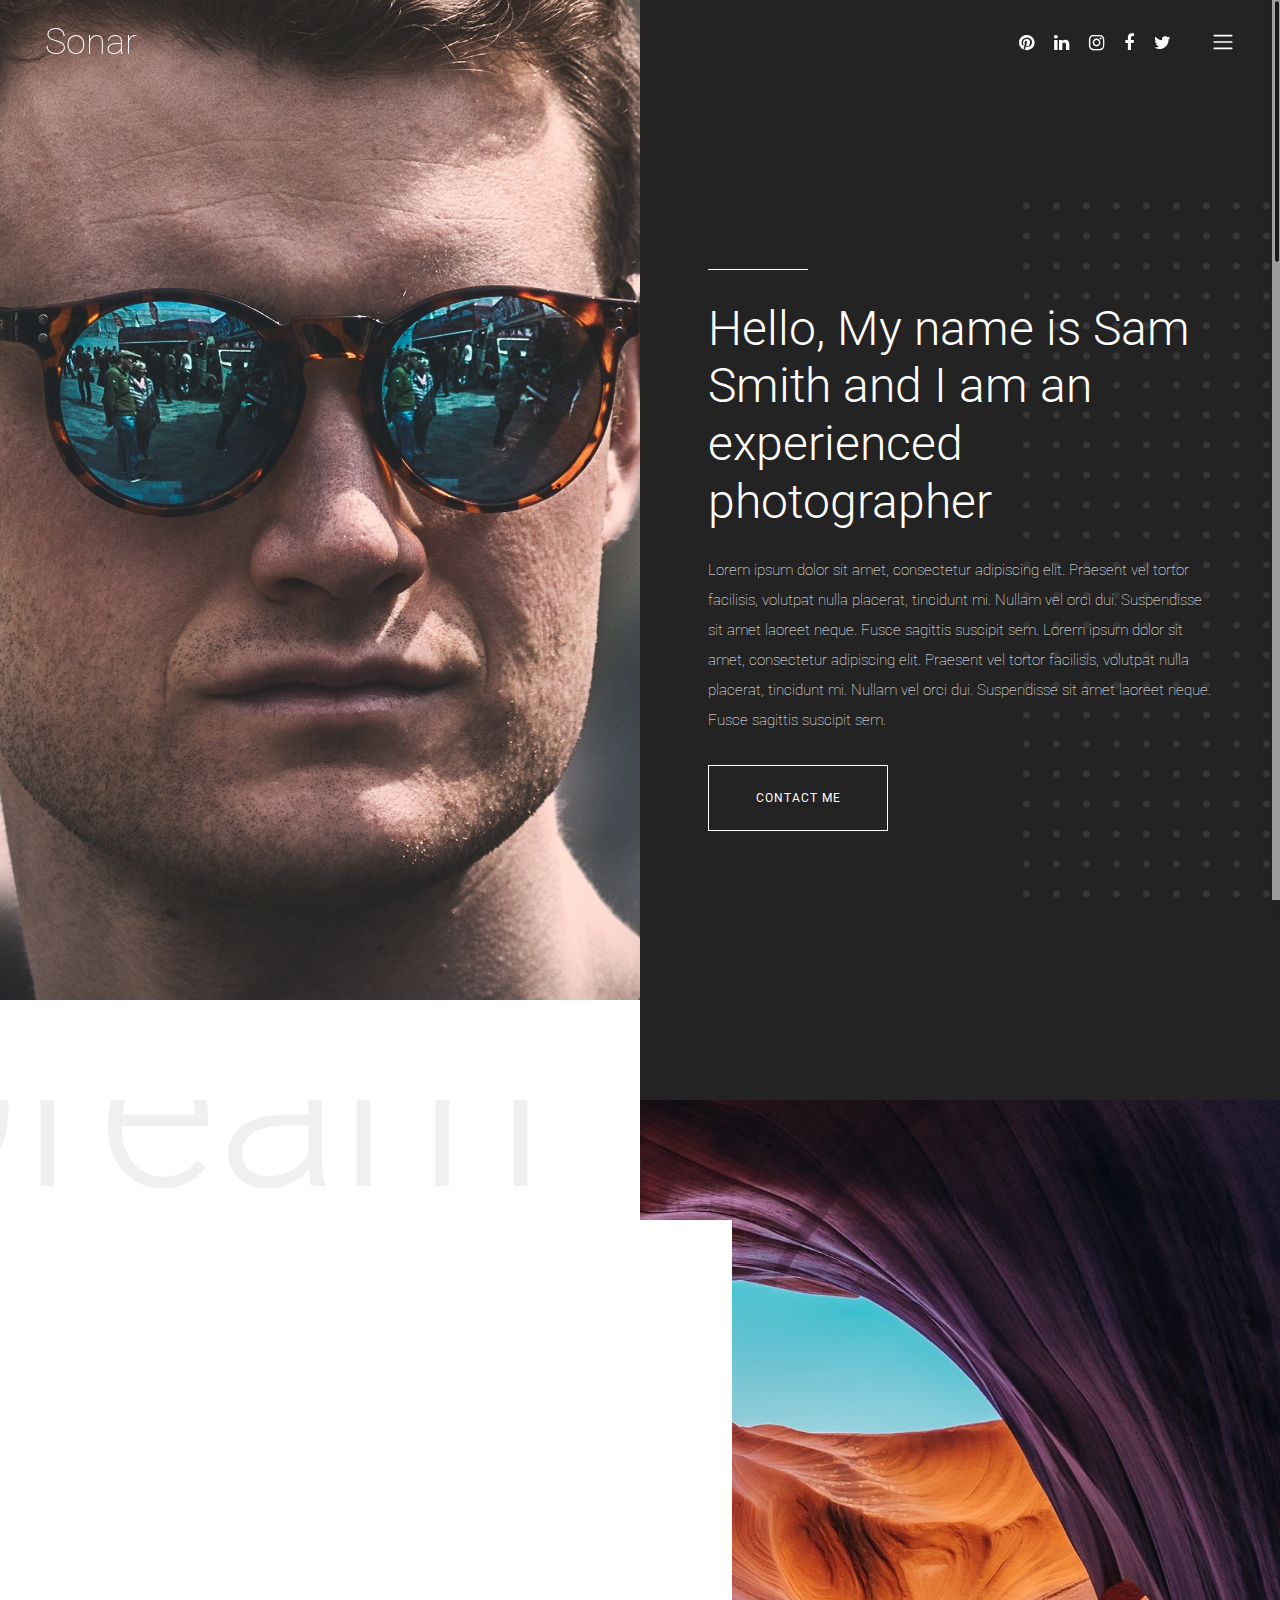
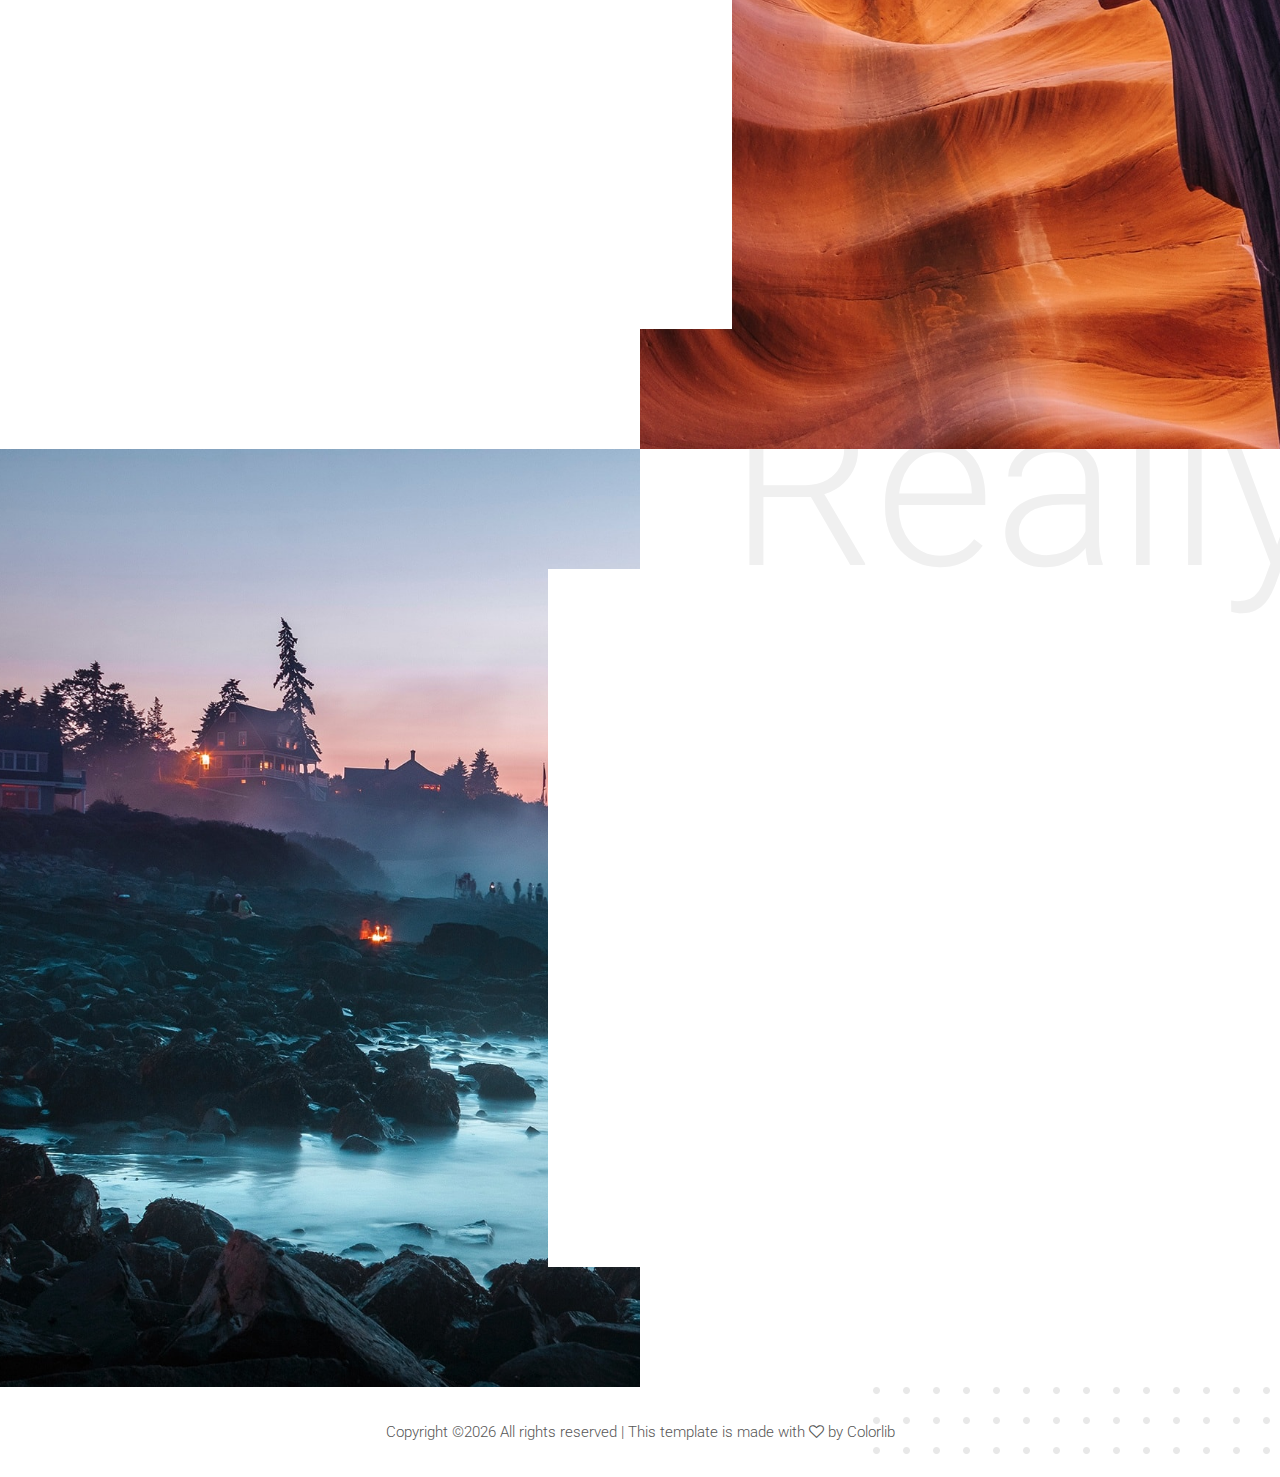
==== about-me.html @ c0d0fa5b "firstcommit" ====
<!DOCTYPE html>
<html lang="en">

<head>
    <meta charset="UTF-8">
    <meta name="description" content="">
    <meta http-equiv="X-UA-Compatible" content="IE=edge">
    <meta name="viewport" content="width=device-width, initial-scale=1, shrink-to-fit=no">
    <!-- The above 4 meta tags *must* come first in the head; any other head content must come *after* these tags -->

    <!-- Title  -->
    <title>Sonar - Photography Template</title>

    <!-- Favicon  -->
    <link rel="icon" href="img/core-img/favicon.ico">

    <!-- Style CSS -->
    <link rel="stylesheet" href="style.css">

</head>

<body>
    <!-- Preloader Start -->
    <div id="preloader">
        <div class="preload-content">
            <div id="sonar-load"></div>
        </div>
    </div>
    <!-- Preloader End -->

    <!-- ***** Main Menu Area Start ***** -->
    <div class="mainMenu d-flex align-items-center justify-content-between">
        <!-- Close Icon -->
        <div class="closeIcon">
            <i class="ti-close" aria-hidden="true"></i>
        </div>
        <!-- Logo Area -->
        <div class="logo-area">
            <a href="index.html">Sonar</a>
        </div>
        <!-- Nav -->
        <div class="sonarNav">
            <nav>
                <ul>
                    <li class="nav-item active">
                        <a class="nav-link" href="index.html">Home</a>
                    </li>
                    <li class="nav-item">
                        <a class="nav-link" href="about-me.html">About Me</a>
                    </li>
                    <li class="nav-item">
                        <a class="nav-link" href="services.html">Services</a>
                    </li>
                    <li class="nav-item">
                        <a class="nav-link" href="portfolio.html">Portfolio</a>
                    </li>
                    <li class="nav-item">
                        <a class="nav-link" href="blog.html">Blog</a>
                    </li>
                    <li class="nav-item">
                        <a class="nav-link" href="contact.html">Contact</a>
                    </li>
                    <li class="nav-item">
                        <a class="nav-link" href="elements.html">Elements</a>
                    </li>
                </ul>
            </nav>
        </div>
        <!-- Copwrite Text -->
        <div class="copywrite-text">
            <p><!-- Link back to Colorlib can't be removed. Template is licensed under CC BY 3.0. -->
Copyright &copy;<script>document.write(new Date().getFullYear());</script> All rights reserved | This template is made with <i class="fa fa-heart-o" aria-hidden="true"></i> by <a href="https://colorlib.com" target="_blank">Colorlib</a>
<!-- Link back to Colorlib can't be removed. Template is licensed under CC BY 3.0. -->
</p>
        </div>
    </div>
    <!-- ***** Main Menu Area End ***** -->

    <!-- ***** Header Area Start ***** -->
    <header class="header-area">
        <div class="container-fluid">
            <div class="row">
                <div class="col-12">
                    <div class="menu-area d-flex justify-content-between">
                        <!-- Logo Area  -->
                        <div class="logo-area">
                            <a href="index.html">Sonar</a>
                        </div>

                        <div class="menu-content-area d-flex align-items-center">
                            <!-- Header Social Area -->
                            <div class="header-social-area d-flex align-items-center">
                                <a href="#" data-toggle="tooltip" data-placement="bottom" title="Pinterest"><i class="fa fa-pinterest" aria-hidden="true"></i></a>
                                <a href="#" data-toggle="tooltip" data-placement="bottom" title="Linkedin"><i class="fa fa-linkedin" aria-hidden="true"></i></a>
                                <a href="#" data-toggle="tooltip" data-placement="bottom" title="Instagram"><i class="fa fa-instagram" aria-hidden="true"></i></a>
                                <a href="#" data-toggle="tooltip" data-placement="bottom" title="Facebook"><i class="fa fa-facebook" aria-hidden="true"></i></a>
                                <a href="#" data-toggle="tooltip" data-placement="bottom" title="Twitter"><i class="fa fa-twitter" aria-hidden="true"></i></a>
                            </div>
                            <!-- Menu Icon -->
                            <span class="navbar-toggler-icon" id="menuIcon"></span>
                        </div>
                    </div>
                </div>
            </div>
        </div>
    </header>
    <!-- ***** Header Area End ***** -->

    <!-- ***** Hero Area Start ***** -->
    <div class="hero-area d-flex align-items-center">
        <!-- Back End Content -->
        <div class="backEnd-content">
            <img class="dots" src="img/core-img/dots.png" alt="">
        </div>

        <!-- Hero Thumbnail -->
        <div class="hero-thumbnail aboutUs equalize bg-img" style="background-image: url(img/bg-img/about.jpg);"></div>
        
        <!-- Hero Content -->
        <div class="hero-content aboutUs equalize">
            <div class="container-fluid h-100">
                <div class="row h-100 align-items-center justify-content-center">
                    <div class="col-12 col-md-10">
                        <div class="line"></div>
                        <h2>Hello, My name is Sam Smith and I am an experienced photographer</h2>
                        <p>Lorem ipsum dolor sit amet, consectetur adipiscing elit. Praesent vel tortor facilisis, volutpat nulla placerat, tincidunt mi. Nullam vel orci dui. Suspendisse sit amet laoreet neque. Fusce sagittis suscipit sem. Lorem ipsum dolor sit amet, consectetur adipiscing elit. Praesent vel tortor facilisis, volutpat nulla placerat, tincidunt mi. Nullam vel orci dui. Suspendisse sit amet laoreet neque. Fusce sagittis suscipit sem.</p>
                        <a href="#" class="btn sonar-btn white-btn">contact me</a>
                    </div>
                </div>
            </div>
        </div>
    </div>
    <!-- ***** Hero Area End ***** -->

    <div class="sonar-about-us-area bg-img" style="background-image: url(img/bg-img/about2.jpg);">
        <!-- Back End Content -->
        <div class="backEnd-content">
            <h2>Dream</h2>
        </div>

        <div class="container-fluid">
            <div class="row">
                <div class="col-12 col-md-10 col-lg-7">
                    <div class="about-us-content bg-white">
                        <div class="section-heading text-left wow fadeInUp" data-wow-delay="300ms">
                            <div class="line"></div>
                            <h2>Look at my qualities</h2>
                        </div>
                        <p class="wow fadeInUp" data-wow-delay="600ms">Lorem ipsum dolor sit amet, consectetur adipiscing elit. Praesent vel tortor facilisis, volutpat nulla placerat, tincidunt mi. Nullam vel orci dui. Suspendisse sit amet laoreet neque. Fusce sagittis suscipit sem. Lorem ipsum dolor sit amet, consectetur adipiscing elit. Praesent vel tortor facilisis, volutpat nulla placerat, tincidunt mi. Nullam vel orci dui. Suspendisse sit amet laoreet neque.</p>
                        <!-- Progress Bar Content Area -->
                        <div class="services-progress-bar mt-50 wow fadeInUp" data-wow-delay="900ms">
                            <!-- Single Progress Bar -->
                            <div class="single_progress_bar">
                                <div id="bar1" class="barfiller">
                                    <div class="tipWrap">
                                        <span class="tip"></span>
                                    </div>
                                    <span class="fill" data-percentage="80"></span>
                                </div>
                                <p>Pacience</p>
                            </div>
                            <!-- Single Progress Bar -->
                            <div class="single_progress_bar">
                                <div id="bar2" class="barfiller">
                                    <div class="tipWrap">
                                        <span class="tip"></span>
                                    </div>
                                    <span class="fill" data-percentage="90"></span>
                                </div>
                                <p>Creativity</p>
                            </div>
                            <!-- Single Progress Bar -->
                            <div class="single_progress_bar">
                                <div id="bar3" class="barfiller">
                                    <div class="tipWrap">
                                        <span class="tip"></span>
                                    </div>
                                    <span class="fill" data-percentage="100"></span>
                                </div>
                                <p>Commited</p>
                            </div>
                        </div>
                    </div>
                </div>
            </div>
        </div>
    </div>

    <div class="sonar-about-us-area second-part bg-img" style="background-image: url(img/bg-img/about3.jpg);">
        <!-- Back End Content -->
        <div class="backEnd-content">
            <h2>Really</h2>
        </div>

        <div class="container-fluid">
            <div class="row justify-content-end">
                <div class="col-12 col-md-10 col-lg-7">
                    <div class="about-us-content bg-white">
                        <div class="section-heading text-left wow fadeInUp" data-wow-delay="300ms">
                            <div class="line"></div>
                        </div>
                        <p class="wow fadeInUp" data-wow-delay="600ms">Consectetur adipiscing elit. Praesent vel tortor facilisis, volutpat nulla placerat, tincidunt mi. Nullam vel orci dui. Suspendisse sit amet laoreet neque. Fusce sagittis suscipit sem. Lorem ipsum dolor sit amet, consectetur adipiscing elit. Praesent vel tortor facilisis, volutpat nulla placerat, tincidunt mi. Nullam vel orci dui. Suspendisse sit amet laoreet neque.</p>
                        <div class="row mt-100 text-center wow fadeInUp" data-wow-delay="900ms">
                            <div class="col-12 col-sm-6 col-md-4">
                                <div class="single-pie-bar" data-percent="90">
                                    <canvas class="bar-circle" width="100" height="100"></canvas>
                                    <p>Landsacpes</p>
                                </div>
                            </div>
                            <div class="col-12 col-sm-6 col-md-4">
                                <div class="single-pie-bar" data-percent="65">
                                    <canvas class="bar-circle" width="100" height="100"></canvas>
                                    <p>Portraits</p>
                                </div>
                            </div>
                            <div class="col-12 col-sm-6 col-md-4">
                                <div class="single-pie-bar" data-percent="25">
                                    <canvas class="bar-circle" width="100" height="100"></canvas>
                                    <p>Studio</p>
                                </div>
                            </div>
                        </div>
                    </div>
                </div>
            </div>
        </div>
    </div>

    <!-- ***** Footer Area Start ***** -->
    <footer class="footer-area">
        <!-- back end content -->
        <div class="backEnd-content">
            <img class="dots" src="img/core-img/dots.png" alt="">
        </div>

        <div class="container">
            <div class="row">
                <div class="col-12">
                    <!-- Copywrite Text -->
                    <div class="copywrite-text">
                        <p><!-- Link back to Colorlib can't be removed. Template is licensed under CC BY 3.0. -->
Copyright &copy;<script>document.write(new Date().getFullYear());</script> All rights reserved | This template is made with <i class="fa fa-heart-o" aria-hidden="true"></i> by <a href="https://colorlib.com" target="_blank">Colorlib</a>
<!-- Link back to Colorlib can't be removed. Template is licensed under CC BY 3.0. -->
</p>
                    </div>
                </div>
            </div>
        </div>
    </footer>
    <!-- ***** Footer Area End ***** -->

    <!-- jQuery (Necessary for All JavaScript Plugins) -->
    <script src="js/jquery/jquery-2.2.4.min.js"></script>
    <!-- Popper js -->
    <script src="js/popper.min.js"></script>
    <!-- Bootstrap js -->
    <script src="js/bootstrap.min.js"></script>
    <!-- Plugins js -->
    <script src="js/plugins.js"></script>
    <!-- Active js -->
    <script src="js/active.js"></script>

</body>

</html>
---- style.css ----
/* [ -- Master Stylesheet -- ] */
/* ----------------------------------------------------------
:: Template Name: Sonar - Photography Template
:: Author: Colorlib
:: Author URL: https://colorlib.com
:: Version: 1.0
:: Created: March 09, 2018
:: Last Updated: March 09, 2018
---------------------------------------------------------- */
/* Variables */
/* mixin */
/* :: Import Fonts */
@import url("https://fonts.googleapis.com/css?family=Roboto:100,300,400,500,700");
/* :: Import All CSS */
@import url(css/bootstrap.min.css);
@import url(css/animate.css);
@import url(css/owl.carousel.css);
@import url(css/magnific-popup.css);
@import url(css/font-awesome.min.css);
@import url(css/themify-icons.css);
/* :: Base CSS */
* {
  margin: 0;
  padding: 0; }

body {
  font-family: "Roboto", sans-serif; }

h1,
h2,
h3,
h4,
h5,
h6 {
  color: #2f2f2f;
  font-weight: 300; }

p {
  color: #565656;
  font-size: 15px;
  line-height: 2;
  font-weight: 100; }

a {
  -webkit-transition-duration: 500ms;
  transition-duration: 500ms;
  text-decoration: none;
  outline: none;
  font-size: 14px;
  font-weight: 700; }
  a:hover, a:focus {
    -webkit-transition-duration: 500ms;
    transition-duration: 500ms;
    text-decoration: none;
    outline: none;
    font-size: 12px;
    font-weight: 400; }

#preloader {
  display: -webkit-box;
  display: -ms-flexbox;
  display: flex;
  -webkit-box-align: center;
  -ms-flex-align: center;
  -ms-grid-row-align: center;
  align-items: center;
  -webkit-box-pack: center;
  -ms-flex-pack: center;
  justify-content: center;
  background-color: #232323;
  position: fixed;
  width: 100%;
  height: 100%;
  z-index: 1000000; }

#sonar-load {
  width: 70px;
  height: 70px;
  border-radius: 50%;
  border: 3px;
  border-style: solid;
  border-color: transparent;
  border-top-color: #f8f5f5;
  -webkit-animation: sonar 2400ms linear infinite;
  animation: sonar 2400ms linear infinite;
  z-index: 999; }
  #sonar-load:before {
    content: "";
    position: absolute;
    top: 7.5px;
    left: 7.5px;
    right: 7.5px;
    bottom: 7.5px;
    border-radius: 50%;
    border: 3px;
    border-style: solid;
    border-color: transparent;
    border-top-color: #f8f5f5;
    -webkit-animation: sonar 2700ms linear infinite;
    animation: sonar 2700ms linear infinite; }
  #sonar-load:after {
    content: "";
    position: absolute;
    top: 20px;
    left: 20px;
    right: 20px;
    bottom: 20px;
    border-radius: 50%;
    border: 3px;
    border-style: solid;
    border-color: transparent;
    border-top-color: #f8f5f5;
    -webkit-animation: sonar 1800ms linear infinite;
    animation: sonar 1800ms linear infinite; }

@-webkit-keyframes sonar {
  0% {
    -webkit-transform: rotate(0deg);
    transform: rotate(0deg); }
  100% {
    -webkit-transform: rotate(360deg);
    transform: rotate(360deg); } }
@keyframes sonar {
  0% {
    -webkit-transform: rotate(0deg);
    transform: rotate(0deg); }
  100% {
    -webkit-transform: rotate(360deg);
    transform: rotate(360deg); } }
ul,
ol {
  margin: 0; }
  ul li,
  ol li {
    list-style: none; }

img {
  height: auto;
  max-width: 100%; }

.sonar-table {
  display: table;
  z-index: 9;
  position: absolute;
  width: 100%;
  height: 100%;
  margin: 0; }

.sonar-table-cell {
  display: table-cell;
  vertical-align: middle; }

.mt-15 {
  margin-top: 15px; }

.mt-30 {
  margin-top: 30px; }

.mt-50 {
  margin-top: 50px; }

.mt-70 {
  margin-top: 70px; }

.mt-100 {
  margin-top: 100px; }

.mb-15 {
  margin-bottom: 15px; }

.mb-30 {
  margin-bottom: 30px; }

.mb-50 {
  margin-bottom: 50px; }

.ml-15 {
  margin-left: 15px; }

.ml-30 {
  margin-left: 30px; }

.mr-15 {
  margin-right: 15px; }

.mr-30 {
  margin-right: 30px; }

.mb-70 {
  margin-bottom: 70px; }

.mb-100 {
  margin-bottom: 100px; }

.mt-230 {
  margin-top: 230px; }
  @media only screen and (max-width: 767px) {
    .mt-230 {
      margin-top: 100px; } }

.bg-img {
  background-position: center center;
  background-size: cover;
  background-repeat: no-repeat; }

.bg-transparent {
  background-color: transparent; }

.font-bold {
  font-weight: 700; }

.font-light {
  font-weight: 300; }

.height-500 {
  height: 500px !important; }

.height-600 {
  height: 600px !important; }

.height-700 {
  height: 700px !important; }

.height-800 {
  height: 800px !important; }

.mfp-wrap {
  z-index: 100000; }

.mfp-image-holder .mfp-close,
.mfp-iframe-holder .mfp-close {
  color: #ffffff;
  right: -30px;
  padding-right: 0;
  width: 30px;
  height: 30px;
  line-height: 25px;
  text-align: center;
  border: 2px solid #ffffff;
  border-radius: 50%;
  top: 10px; }

#scrollUp {
  background-color: #232323;
  border-radius: 50%;
  bottom: 60px;
  right: 60px;
  box-shadow: 0 2px 6px 0 rgba(0, 0, 0, 0.3);
  color: #ffffff;
  font-size: 30px;
  height: 70px;
  text-align: center;
  width: 70px;
  line-height: 66px;
  -webkit-transition-duration: 500ms;
  transition-duration: 500ms; }
  #scrollUp:hover {
    background-color: #192a56; }
  @media only screen and (min-width: 768px) and (max-width: 991px) {
    #scrollUp {
      bottom: 30px;
      right: 30px;
      height: 50px;
      width: 50px;
      line-height: 46px; } }
  @media only screen and (max-width: 767px) {
    #scrollUp {
      bottom: 30px;
      right: 30px;
      height: 50px;
      width: 50px;
      line-height: 46px; } }

.section-padding-100 {
  padding: 100px 0; }

.section-padding-50 {
  padding: 50px 0; }

.section-padding-50-0 {
  padding: 50px 0 0 0; }

.section-padding-100-70 {
  padding: 100px 0 70px; }

.section-padding-100-50 {
  padding: 100px 0 50px; }

.section-padding-100-0 {
  padding: 100px 0 0; }

.section-padding-0-100 {
  padding: 0 0 100px; }

.section-padding-100-20 {
  padding: 100px 0 20px 0; }

.bg-gray {
  background-color: #f8f5f5; }

.nicescroll-rails {
  z-index: 999999 !important; }

.section-heading {
  text-align: center;
  margin-bottom: 80px;
  position: relative;
  z-index: 1; }
  .section-heading .line {
    width: 100px;
    height: 1px;
    background-color: #232323;
    margin-bottom: 30px;
    display: block; }
  .section-heading h2 {
    font-size: 48px;
    margin-bottom: 0;
    font-weight: 100;
    line-height: 1.5; }
    .section-heading h2 span {
      font-weight: 400; }
    @media only screen and (min-width: 768px) and (max-width: 991px) {
      .section-heading h2 {
        font-size: 36px; } }
    @media only screen and (max-width: 767px) {
      .section-heading h2 {
        font-size: 30px; } }

.sonar-btn {
  position: relative;
  z-index: 1;
  min-width: 180px;
  height: 66px;
  border: 1px solid;
  border-color: #2f2f2f;
  text-transform: uppercase;
  color: #2f2f2f;
  font-size: 12px;
  letter-spacing: 1px;
  border-radius: 0;
  line-height: 64px;
  padding: 0;
  background-color: #ffffff; }
  .sonar-btn:hover, .sonar-btn:focus {
    background-color: #2f2f2f;
    font-size: 12px;
    color: #ffffff; }
  .sonar-btn.white-btn {
    border-color: #ffffff;
    color: #ffffff;
    background-color: transparent; }
    .sonar-btn.white-btn:hover, .sonar-btn.white-btn:focus {
      background-color: #ffffff;
      color: #2f2f2f; }
  .sonar-btn.btn-2 {
    background-color: #2f2f2f;
    font-size: 12px;
    color: #ffffff; }
  .sonar-btn.btn-3 {
    background-color: #232323;
    color: #ffffff; }
    .sonar-btn.btn-3::before {
      position: absolute;
      width: 100%;
      height: 100%;
      background-color: transparent;
      border: 1px solid;
      border-color: #232323;
      right: -6px;
      bottom: -6px;
      content: '';
      z-index: -100; }
    .sonar-btn.btn-3:hover, .sonar-btn.btn-3:focus {
      background-color: #232323;
      color: #ffffff; }

.bg-overlay {
  position: relative;
  z-index: 1; }
  .bg-overlay::after {
    position: absolute;
    z-index: -1;
    top: 0;
    left: 0;
    width: 100%;
    height: 100%;
    background-color: #2f2f2f;
    opacity: 0.85;
    content: ''; }

.bg-overlay-black {
  position: relative;
  z-index: 1; }
  .bg-overlay-black::after {
    position: absolute;
    z-index: 1;
    top: 0;
    left: 0;
    width: 100%;
    height: 100%;
    background-color: #000;
    opacity: 0.85;
    content: ''; }

.bg-overlay-white {
  position: relative;
  z-index: 1; }
  .bg-overlay-white::after {
    position: absolute;
    z-index: -2;
    top: 0;
    left: 0;
    width: 100%;
    height: 100%;
    background-color: rgba(230, 241, 255, 0.5);
    content: ''; }

.slide-background-overlay {
  position: relative;
  z-index: 1;
  bottom: 0;
  left: 0;
  width: 100%;
  height: 60%; }
  .slide-background-overlay::after {
    content: '';
    position: absolute;
    height: 60%;
    width: 100%;
    z-index: -1;
    bottom: 0;
    left: 0;
    background: rgba(0, 0, 0, 0.9);
    background: -webkit-linear-gradient(bottom, rgba(0, 0, 0, 0.9) 0%, rgba(0, 0, 0, 0.1) 90%, rgba(0, 0, 0, 0) 100%);
    background: linear-gradient(to top, rgba(0, 0, 0, 0.9) 0%, rgba(0, 0, 0, 0.1) 90%, rgba(0, 0, 0, 0) 100%); }

.grids {
  position: fixed;
  width: 100%;
  height: 100%;
  z-index: -1; }
  .grids div {
    width: 1px;
    height: 100%;
    background-color: #e0e3e4; }
    .grids div:nth-child(5) {
      background-color: #bababa; }
    .grids div:first-child, .grids div:last-child {
      background-color: transparent; }

/* :: Header Area CSS */
.header-area {
  position: fixed;
  z-index: 995;
  top: 0;
  left: 0;
  width: 100%;
  height: auto;
  -webkit-transition-duration: 500ms;
  transition-duration: 500ms;
  background-color: transparent;
  padding: 15px 30px; }
  .header-area .logo-area a {
    color: #ffffff;
    font-size: 36px;
    font-weight: 100; }
    @media only screen and (max-width: 767px) {
      .header-area .logo-area a {
        font-size: 24px; } }
  .header-area .menu-content-area .header-social-area {
    margin-right: 30px; }
    .header-area .menu-content-area .header-social-area a {
      font-size: 18px;
      padding: 0 10px;
      color: #ffffff; }
      @media only screen and (max-width: 767px) {
        .header-area .menu-content-area .header-social-area a {
          padding: 0 5px;
          font-size: 14px; } }
    @media only screen and (max-width: 767px) {
      .header-area .menu-content-area .header-social-area {
        margin-right: 15px; } }
  .header-area.sticky {
    background-color: #232323; }
  @media only screen and (max-width: 767px) {
    .header-area {
      padding: 10px 0; } }

.navbar-toggler-icon {
  background-image: url("data:image/svg+xml;charset=utf8,%3Csvg viewBox='0 0 30 30' xmlns='http://www.w3.org/2000/svg'%3E%3Cpath stroke='rgba(255, 255, 255, 1)' stroke-width='2' stroke-linecap='round' stroke-miterlimit='10' d='M4 7h22M4 15h22M4 23h22'/%3E%3C/svg%3E");
  cursor: pointer; }

.mainMenu {
  position: fixed;
  width: 480px;
  height: 100%;
  top: 0;
  right: -500px;
  background-color: #232323;
  z-index: 99999;
  text-align: center;
  -webkit-box-orient: vertical;
  -webkit-box-direction: normal;
  -ms-flex-direction: column;
  flex-direction: column;
  padding: 50px 15px;
  -webkit-transition-duration: 800ms;
  transition-duration: 800ms;
  box-shadow: 0 0 40px rgba(0, 0, 0, 0.2); }
  .mainMenu .closeIcon {
    position: absolute;
    right: 50px;
    top: 50px;
    z-index: 9;
    color: #ffffff;
    font-size: 20px;
    cursor: pointer;
    -webkit-transition-duration: 750ms;
    transition-duration: 750ms; }
    .mainMenu .closeIcon:hover {
      -webkit-transform: rotate(180deg);
      transform: rotate(180deg); }
    @media only screen and (max-width: 767px) {
      .mainMenu .closeIcon {
        right: 30px;
        top: 30px; } }
  .mainMenu .logo-area a {
    color: #ffffff;
    font-size: 30px;
    display: block;
    font-weight: 100; }
    @media only screen and (max-width: 767px) {
      .mainMenu .logo-area a {
        font-size: 24px; } }
  .mainMenu .copywrite-text p {
    margin-bottom: 0;
    color: #ffffff; }
    @media only screen and (max-width: 767px) {
      .mainMenu .copywrite-text p {
        font-size: 14px; } }
  .mainMenu .copywrite-text a {
    font-weight: 100;
    color: #ffffff; }
    .mainMenu .copywrite-text a:hover, .mainMenu .copywrite-text a:focus {
      font-size: 14px; }
  .mainMenu .nav-link {
    color: #ffffff;
    font-size: 18px;
    position: relative;
    z-index: 1;
    font-weight: 300;
    padding: 12px 15px; }
    @media only screen and (max-width: 767px) {
      .mainMenu .nav-link {
        font-size: 14px;
        padding: 10px; } }
    .mainMenu .nav-link::after {
      content: '';
      bottom: 0;
      width: 30px;
      height: 1px;
      background-color: rgba(255, 255, 255, 0.5);
      left: 50%;
      -webkit-transform: translateX(-50%);
      transform: translateX(-50%);
      position: absolute;
      z-index: 5;
      -webkit-transition-duration: 500ms;
      transition-duration: 500ms; }
    .mainMenu .nav-link:hover::after, .mainMenu .nav-link:focus::after {
      width: 70px;
      background-color: white; }
  @media only screen and (min-width: 992px) and (max-width: 1199px) {
    .mainMenu {
      padding: 30px 15px; } }
  @media only screen and (min-width: 768px) and (max-width: 991px) {
    .mainMenu {
      padding: 30px 15px; } }
  @media only screen and (max-width: 767px) {
    .mainMenu {
      padding: 15px;
      width: 300px; } }

/* :: Menu Open CSS */
.menu-open .mainMenu {
  right: 0; }

/* :: Hero Slides Area CSS */
.hero-slides .single-hero-slide {
  height: 950px;
  position: relative;
  z-index: 1;
  padding: 0 40px 100px;
  -webkit-transition-duration: 800ms;
  transition-duration: 800ms;
  overflow: visible;
  cursor: pointer; }
  .hero-slides .single-hero-slide .hero-slides-content {
    position: relative;
    z-index: 1;
    -webkit-transform: translateY(75%);
    transform: translateY(75%);
    -webkit-transition-duration: 800ms;
    transition-duration: 800ms;
    bottom: 0; }
    .hero-slides .single-hero-slide .hero-slides-content .line {
      width: 100px;
      height: 1px;
      background-color: #ffffff;
      margin-bottom: 30px;
      display: block; }
    .hero-slides .single-hero-slide .hero-slides-content h2 {
      color: #ffffff;
      font-weight: 100; }
    .hero-slides .single-hero-slide .hero-slides-content p {
      color: #ffffff;
      margin-bottom: 0;
      -webkit-transition-duration: 500ms;
      transition-duration: 500ms;
      margin-top: 140px; }
  .hero-slides .single-hero-slide:hover .hero-slides-content {
    -webkit-transform: translateY(0%);
    transform: translateY(0%); }
  .hero-slides .single-hero-slide:hover p {
    margin-top: 40px; }
  @media only screen and (min-width: 992px) and (max-width: 1199px) {
    .hero-slides .single-hero-slide {
      height: 800px; } }
  @media only screen and (min-width: 768px) and (max-width: 991px) {
    .hero-slides .single-hero-slide {
      height: 700px; } }
  @media only screen and (max-width: 767px) {
    .hero-slides .single-hero-slide {
      height: 550px; } }
.hero-slides .owl-dots {
  position: absolute;
  left: 50px;
  bottom: 50px; }
  .hero-slides .owl-dots .owl-dot {
    width: 8px;
    height: 8px;
    border: 1px solid #6a6a67;
    margin: 0 5px;
    border-radius: 50%;
    display: inline-block; }
    .hero-slides .owl-dots .owl-dot.active {
      border: 1px solid #ffffff;
      background-color: #ffffff; }

/* :: Portfolio Area CSS */
.portfolio-area {
  overflow-x: hidden; }
  .portfolio-area .portfolio-title h2 {
    font-size: 56px;
    text-align: center;
    font-weight: 100; }
    .portfolio-area .portfolio-title h2 span {
      font-weight: 400; }
    @media only screen and (min-width: 768px) and (max-width: 991px) {
      .portfolio-area .portfolio-title h2 {
        font-size: 36px; } }
    @media only screen and (max-width: 767px) {
      .portfolio-area .portfolio-title h2 {
        font-size: 30px; } }

.single-portfolio-item {
  position: relative;
  z-index: 1; }
  .single-portfolio-item .backend-content .dots {
    position: absolute;
    z-index: -1;
    top: -100px;
    left: -150px; }
  .single-portfolio-item .backend-content h2 {
    position: absolute;
    font-size: 230px;
    color: #f0f0f0;
    z-index: -10;
    top: -170px;
    right: 40%; }
    @media only screen and (min-width: 992px) and (max-width: 1199px) {
      .single-portfolio-item .backend-content h2 {
        font-size: 170px;
        top: -120px; } }
    @media only screen and (min-width: 768px) and (max-width: 991px) {
      .single-portfolio-item .backend-content h2 {
        font-size: 80px;
        top: -50px; } }
    @media only screen and (max-width: 767px) {
      .single-portfolio-item .backend-content h2 {
        font-size: 80px;
        top: -50px; } }
  .single-portfolio-item .portfolio-meta {
    padding-top: 30px; }
    .single-portfolio-item .portfolio-meta p {
      font-weight: 500;
      font-size: 14px;
      margin-bottom: 5px; }
    .single-portfolio-item .portfolio-meta h2 {
      font-size: 30px; }
      @media only screen and (max-width: 767px) {
        .single-portfolio-item .portfolio-meta h2 {
          font-size: 24px; } }
  .single-portfolio-item.portfolio-item-2 .backend-content .dots {
    position: absolute;
    z-index: -1;
    top: 0;
    left: auto;
    right: -150px; }
  .single-portfolio-item.portfolio-item-3 .backend-content .dots {
    top: 0;
    left: -200px;
    right: auto;
    -webkit-transform: rotate(90deg);
    transform: rotate(90deg); }
  .single-portfolio-item.portfolio-item-3 .backend-content h2 {
    top: -180px;
    left: 30%;
    right: auto; }
    @media only screen and (min-width: 992px) and (max-width: 1199px) {
      .single-portfolio-item.portfolio-item-3 .backend-content h2 {
        top: -130px; } }
    @media only screen and (min-width: 768px) and (max-width: 991px) {
      .single-portfolio-item.portfolio-item-3 .backend-content h2 {
        top: -90px;
        font-size: 100px; } }
    @media only screen and (max-width: 767px) {
      .single-portfolio-item.portfolio-item-3 .backend-content h2 {
        top: -70px; } }
  @media only screen and (max-width: 767px) {
    .single-portfolio-item.portfolio-item-3 {
      margin-bottom: 100px; } }
  .single-portfolio-item.portfolio-item-4 {
    top: -220px; }
    .single-portfolio-item.portfolio-item-4 .backend-content .dots {
      top: auto;
      bottom: -130px;
      left: 70%;
      right: auto;
      -webkit-transform: rotate(90deg);
      transform: rotate(90deg); }
    @media only screen and (max-width: 767px) {
      .single-portfolio-item.portfolio-item-4 {
        top: 0;
        margin-bottom: 100px; } }
  .single-portfolio-item.portfolio-item-5 {
    top: -450px;
    height: 0; }
    @media only screen and (max-width: 767px) {
      .single-portfolio-item.portfolio-item-5 {
        top: 0;
        height: auto;
        margin-bottom: 100px; } }
    @media only screen and (min-width: 768px) and (max-width: 991px) {
      .single-portfolio-item.portfolio-item-5 {
        top: -230px; } }
  .single-portfolio-item.portfolio-item-6 {
    top: 0;
    height: 0; }
    @media only screen and (max-width: 767px) {
      .single-portfolio-item.portfolio-item-6 {
        height: auto;
        margin-bottom: 100px; } }
  .single-portfolio-item.portfolio-item-7 {
    margin-top: 50px; }
    .single-portfolio-item.portfolio-item-7 .backend-content .dots {
      position: absolute;
      z-index: -1;
      top: auto;
      bottom: 0;
      left: auto;
      right: -150px; }
    .single-portfolio-item.portfolio-item-7 .backend-content h2 {
      top: -180px;
      left: 30%;
      right: auto; }
      @media only screen and (min-width: 992px) and (max-width: 1199px) {
        .single-portfolio-item.portfolio-item-7 .backend-content h2 {
          top: -100px; } }
      @media only screen and (max-width: 767px) {
        .single-portfolio-item.portfolio-item-7 .backend-content h2 {
          top: -60px; } }

/* :: Call to Action Area CSS */
.call-to-action-content {
  text-align: center; }
  .call-to-action-content h2 {
    font-weight: 100;
    font-size: 72px;
    margin-bottom: 15px; }
    @media only screen and (min-width: 992px) and (max-width: 1199px) {
      .call-to-action-content h2 {
        font-size: 55px; } }
    @media only screen and (min-width: 768px) and (max-width: 991px) {
      .call-to-action-content h2 {
        font-size: 36px; } }
    @media only screen and (max-width: 767px) {
      .call-to-action-content h2 {
        font-size: 30px; } }
  .call-to-action-content h5 {
    font-size: 48px;
    margin-bottom: 0; }
    @media only screen and (min-width: 768px) and (max-width: 991px) {
      .call-to-action-content h5 {
        font-size: 30px; } }
    @media only screen and (max-width: 767px) {
      .call-to-action-content h5 {
        font-size: 24px; } }

.sonar-call-to-action-area {
  position: relative;
  z-index: 1;
  overflow: hidden; }
  .sonar-call-to-action-area .backEnd-content h2 {
    position: absolute;
    font-size: 230px;
    color: #f0f0f0;
    z-index: -1;
    top: -30px;
    left: -3%; }
    @media only screen and (min-width: 992px) and (max-width: 1199px) {
      .sonar-call-to-action-area .backEnd-content h2 {
        font-size: 170px;
        top: 0; } }
    @media only screen and (min-width: 768px) and (max-width: 991px) {
      .sonar-call-to-action-area .backEnd-content h2 {
        font-size: 150px;
        top: 0; } }
    @media only screen and (max-width: 767px) {
      .sonar-call-to-action-area .backEnd-content h2 {
        font-size: 100px; } }

/* :: Footer CSS */
.footer-area {
  position: relative;
  z-index: 1;
  overflow: hidden; }
  .footer-area .copywrite-text {
    padding: 30px;
    text-align: center; }
    .footer-area .copywrite-text p {
      font-weight: 300;
      margin-bottom: 0; }
    .footer-area .copywrite-text a {
      color: #565656;
      font-weight: 300;
      font-size: 15px; }
      .footer-area .copywrite-text a:hover, .footer-area .copywrite-text a:focus {
        font-size: 15px; }
  .footer-area .backEnd-content .dots {
    position: absolute;
    right: -50px;
    top: 0;
    z-index: -1; }
  .footer-area .backEnd-content h2 {
    position: absolute;
    font-size: 230px;
    color: #f0f0f0;
    z-index: -1;
    top: -50px;
    left: -50px; }
    @media only screen and (min-width: 992px) and (max-width: 1199px) {
      .footer-area .backEnd-content h2 {
        font-size: 170px; } }
    @media only screen and (min-width: 768px) and (max-width: 991px) {
      .footer-area .backEnd-content h2 {
        font-size: 120px;
        top: 0; } }
    @media only screen and (max-width: 767px) {
      .footer-area .backEnd-content h2 {
        font-size: 80px;
        top: 0;
        left: -30px; } }

/* :: Hero Area CSS */
.hero-area {
  background-color: #232323;
  position: relative;
  z-index: 1;
  overflow: hidden;
  -ms-flex-wrap: wrap;
  flex-wrap: wrap; }
  .hero-area .backEnd-content .dots {
    position: absolute;
    right: -200px;
    top: 50%;
    z-index: -2;
    opacity: 0.1;
    -webkit-transform: translateY(-50%);
    transform: translateY(-50%); }
  .hero-area .hero-thumbnail,
  .hero-area .hero-content {
    -webkit-box-flex: 0;
    -ms-flex: 0 0 50%;
    flex: 0 0 50%;
    min-width: 50%;
    position: relative;
    z-index: 1; }
    @media only screen and (max-width: 767px) {
      .hero-area .hero-thumbnail,
      .hero-area .hero-content {
        -webkit-box-flex: 0;
        -ms-flex: 0 0 100%;
        flex: 0 0 100%;
        min-width: 100%; } }
  .hero-area .hero-content {
    height: 880px;
    padding: 100px 0; }
    .hero-area .hero-content .line {
      width: 100px;
      height: 1px;
      background-color: #ffffff;
      margin-bottom: 30px;
      display: block; }
    .hero-area .hero-content h2 {
      color: #ffffff;
      font-size: 48px;
      margin-bottom: 25px; }
      @media only screen and (min-width: 992px) and (max-width: 1199px) {
        .hero-area .hero-content h2 {
          font-size: 40px; } }
      @media only screen and (min-width: 768px) and (max-width: 991px) {
        .hero-area .hero-content h2 {
          font-size: 30px; } }
      @media only screen and (max-width: 767px) {
        .hero-area .hero-content h2 {
          font-size: 30px; } }
    .hero-area .hero-content p {
      color: #ffffff;
      margin-bottom: 30px; }
    .hero-area .hero-content.aboutUs {
      height: 1100px; }
      @media only screen and (max-width: 767px) {
        .hero-area .hero-content.aboutUs {
          height: auto; } }
    @media only screen and (max-width: 767px) {
      .hero-area .hero-content {
        height: auto; } }
  .hero-area .hero-thumbnail.aboutUs::before {
    position: absolute;
    width: 100%;
    height: 100px;
    bottom: 0;
    left: 0;
    background-color: #ffffff;
    content: '';
    z-index: 1; }
    @media only screen and (max-width: 767px) {
      .hero-area .hero-thumbnail.aboutUs::before {
        display: none; } }
  @media only screen and (max-width: 767px) {
    .hero-area .hero-thumbnail {
      height: 400px; } }

/* :: Service Area CSS */
.single-services-area {
  position: relative;
  z-index: 1;
  margin-bottom: 50px; }
  .single-services-area img {
    margin-bottom: 20px; }
  .single-services-area h4 {
    font-size: 28px;
    margin-bottom: 40px; }
  .single-services-area p {
    margin-bottom: 0; }

/* :: Testimonials Area CSS */
.sonar-testimonials-area {
  position: relative;
  z-index: 1;
  padding: 70px 0;
  margin: 0 50px; }
  .sonar-testimonials-area::before {
    position: absolute;
    width: 20%;
    height: 100%;
    left: 0;
    top: 0;
    background-color: #ffffff;
    content: ''; }
  .sonar-testimonials-area .testimonial-content {
    padding: 100px 80px 100px 200px;
    position: relative;
    z-index: 1;
    left: -15px;
    box-shadow: -10px 10px 40px rgba(0, 0, 0, 0.15); }
    @media only screen and (min-width: 992px) and (max-width: 1199px) {
      .sonar-testimonials-area .testimonial-content {
        padding: 100px 80px 100px 130px; } }
    @media only screen and (max-width: 767px) {
      .sonar-testimonials-area .testimonial-content {
        padding: 50px 15px 50px 15px; } }
  .sonar-testimonials-area .single-tes-slide p {
    margin-bottom: 40px;
    font-style: italic; }
  .sonar-testimonials-area .single-tes-slide h6 {
    margin-bottom: 0;
    font-style: italic; }
  .sonar-testimonials-area .owl-dots {
    position: absolute;
    top: 0;
    left: -100px;
    z-index: 10;
    -webkit-transform: translateY(-50%);
    transform: translateY(-50%); }
    .sonar-testimonials-area .owl-dots .owl-dot {
      width: 8px;
      height: 8px;
      border: 1px solid #6a6a67;
      border-radius: 50%;
      margin: 8px 0;
      display: block; }
      .sonar-testimonials-area .owl-dots .owl-dot.active {
        border-color: #232323;
        background-color: #232323; }
    @media only screen and (min-width: 992px) and (max-width: 1199px) {
      .sonar-testimonials-area .owl-dots {
        top: 20%; } }
    @media only screen and (min-width: 768px) and (max-width: 991px) {
      .sonar-testimonials-area .owl-dots {
        top: 30%; } }
    @media only screen and (max-width: 767px) {
      .sonar-testimonials-area .owl-dots {
        display: none; } }
  @media only screen and (max-width: 767px) {
    .sonar-testimonials-area {
      margin: 0 15px; } }

/* :: Portfolio Area CSS */
.sonar-projects-area {
  position: relative;
  z-index: 1;
  padding: 100px 35px 50px; }
  .sonar-projects-area .single_gallery_item {
    position: relative;
    z-index: 1;
    margin-bottom: 50px; }
    .sonar-projects-area .single_gallery_item .gallery-content {
      padding-top: 30px; }
      .sonar-projects-area .single_gallery_item .gallery-content h4 {
        margin-bottom: 10px; }
        @media only screen and (max-width: 767px) {
          .sonar-projects-area .single_gallery_item .gallery-content h4 {
            font-size: 20px; } }
      .sonar-projects-area .single_gallery_item .gallery-content p {
        margin-bottom: 0; }

.sonar-portfolio-menu {
  position: absolute;
  bottom: 40px;
  right: 0;
  width: 50%;
  z-index: 100; }
  .sonar-portfolio-menu .btn {
    padding: 5px 0;
    border: none;
    border-bottom: 2px solid;
    border-color: transparent;
    background-color: transparent;
    color: #ffffff;
    border-radius: 0;
    margin: 0 20px; }
    .sonar-portfolio-menu .btn.active {
      border-color: #ffffff; }
    .sonar-portfolio-menu .btn:hover, .sonar-portfolio-menu .btn:focus {
      box-shadow: none; }
    @media only screen and (min-width: 992px) and (max-width: 1199px) {
      .sonar-portfolio-menu .btn {
        margin: 0 10px; } }
    @media only screen and (min-width: 768px) and (max-width: 991px) {
      .sonar-portfolio-menu .btn {
        margin: 0 5px;
        font-size: 14px; } }
    @media only screen and (max-width: 767px) {
      .sonar-portfolio-menu .btn {
        margin: 0 5px;
        font-size: 14px; } }
  @media only screen and (max-width: 767px) {
    .sonar-portfolio-menu {
      width: 100%;
      bottom: 20px; } }

/* :: Blog Area CSS */
.sonar-blog-area,
.sonar-contact-area {
  position: relative;
  z-index: 1;
  overflow: hidden; }
  .sonar-blog-area .backEnd-content .dots,
  .sonar-contact-area .backEnd-content .dots {
    position: absolute;
    top: -50px;
    right: -200px; }

.single-blog-area {
  position: relative;
  z-index: 1; }
  .single-blog-area .blog-post-thumbnail {
    position: relative;
    z-index: 1; }
    .single-blog-area .blog-post-thumbnail .post-date a {
      position: absolute;
      width: 45px;
      height: auto;
      padding: 15px 10px;
      background-color: #000;
      top: -20px;
      left: 25px;
      font-weight: 100;
      color: #ffffff;
      text-align: center;
      line-height: 2;
      font-size: 15px; }
      .single-blog-area .blog-post-thumbnail .post-date a:hover, .single-blog-area .blog-post-thumbnail .post-date a:focus {
        font-weight: 100;
        font-size: 15px; }
  .single-blog-area .post-content {
    padding-top: 60px; }
    .single-blog-area .post-content .headline {
      font-size: 28px;
      margin-bottom: 5px;
      font-weight: 300;
      color: #2f2f2f; }
      .single-blog-area .post-content .headline:hover, .single-blog-area .post-content .headline:focus {
        font-weight: 300; }
    .single-blog-area .post-content .post-meta {
      margin-bottom: 50px; }
      .single-blog-area .post-content .post-meta a {
        font-size: 12px;
        font-weight: 500;
        color: #2f2f2f; }
        .single-blog-area .post-content .post-meta a:hover, .single-blog-area .post-content .post-meta a:focus {
          font-size: 12px;
          font-weight: 500; }
    .single-blog-area .post-content p {
      margin-bottom: 0; }

.search-widget-area form {
  position: relative;
  z-index: 1; }
  .search-widget-area form input {
    width: 100%;
    height: 42px;
    font-size: 12px;
    font-style: italic;
    border: none;
    border-radius: 0;
    border-bottom: 2px solid #f3f4fa;
    padding: 0 15px;
    background-color: transparent; }
  .search-widget-area form button {
    width: 50px;
    height: 42px;
    background-color: #232323;
    color: #ffffff;
    font-size: 16px;
    border: none;
    position: absolute;
    top: 0;
    right: 0;
    z-index: 10; }

.sonar-catagories-widget-area h6 {
  margin-bottom: 15px; }
.sonar-catagories-widget-area .catagories-menu li a {
  padding: 10px 0 10px 40px;
  font-size: 12px;
  font-weight: 300;
  color: #565656;
  display: block; }

.latest-news-widget-area h6 {
  margin-bottom: 25px; }
.latest-news-widget-area .widget-single-blog-post {
  margin-bottom: 30px; }
  .latest-news-widget-area .widget-single-blog-post .widget-post-content a {
    font-size: 15px;
    color: #2f2f2f;
    margin-bottom: 5px;
    font-weight: 300; }
    .latest-news-widget-area .widget-single-blog-post .widget-post-content a:hover, .latest-news-widget-area .widget-single-blog-post .widget-post-content a:focus {
      font-size: 15px;
      font-weight: 300; }
  .latest-news-widget-area .widget-single-blog-post .widget-post-content p {
    font-size: 12px;
    margin-bottom: 0; }

/* :: Contact Area CSS */
.contact-form h2 {
  font-size: 72px;
  margin-bottom: 15px;
  font-weight: 100; }
  @media only screen and (min-width: 992px) and (max-width: 1199px) {
    .contact-form h2 {
      font-size: 55px; } }
  @media only screen and (min-width: 768px) and (max-width: 991px) {
    .contact-form h2 {
      font-size: 36px; } }
  @media only screen and (max-width: 767px) {
    .contact-form h2 {
      font-size: 30px; } }
.contact-form h4 {
  font-size: 48px;
  margin-bottom: 80px; }
  @media only screen and (min-width: 768px) and (max-width: 991px) {
    .contact-form h4 {
      font-size: 30px; } }
  @media only screen and (max-width: 767px) {
    .contact-form h4 {
      font-size: 24px; } }
.contact-form .form-group {
  margin-bottom: 30px; }
.contact-form .form-control {
  width: 100%;
  height: 60px;
  padding: 0 15px;
  border: none;
  border-bottom: 1px solid;
  border-color: #c0c0c0;
  border-radius: 0;
  font-size: 12px;
  font-style: italic;
  color: #2f2f2f;
  background-color: transparent; }
  .contact-form .form-control:focus, .contact-form .form-control:hover {
    box-shadow: none; }
.contact-form textarea {
  margin-bottom: 50px; }
  .contact-form textarea.form-control {
    height: 220px;
    padding: 15px; }

.map-area {
  position: relative;
  z-index: 1;
  margin: 0 50px; }
  .map-area #googleMap {
    width: 100%;
    height: 540px; }
    @media only screen and (max-width: 767px) {
      .map-area #googleMap {
        height: 400px; } }
  @media only screen and (max-width: 767px) {
    .map-area {
      margin: 0 20px; } }

/* :: About Area CSS */
.sonar-about-us-area {
  position: relative;
  z-index: 1;
  padding: 120px 0;
  overflow: hidden; }
  .sonar-about-us-area::after {
    content: "";
    width: 50%;
    height: 100%;
    top: 0;
    left: 0;
    background-color: #ffffff;
    position: absolute;
    z-index: -5; }
  .sonar-about-us-area.second-part {
    position: relative;
    padding: 120px 0; }
    .sonar-about-us-area.second-part::after {
      content: "";
      width: 50%;
      height: 100%;
      top: 0;
      left: auto;
      right: 0;
      background-color: #ffffff;
      position: absolute;
      z-index: -5; }
  .sonar-about-us-area .about-us-content {
    padding: 15px 100px 100px;
    margin-left: 100px; }
    @media only screen and (min-width: 992px) and (max-width: 1199px) {
      .sonar-about-us-area .about-us-content {
        padding: 15px 30px 100px;
        margin-left: 50px; } }
    @media only screen and (min-width: 768px) and (max-width: 991px) {
      .sonar-about-us-area .about-us-content {
        margin-left: 0; } }
    @media only screen and (max-width: 767px) {
      .sonar-about-us-area .about-us-content {
        margin-left: 0;
        padding: 15px 20px 100px; } }
  .sonar-about-us-area .backEnd-content h2 {
    position: absolute;
    font-size: 230px;
    color: #f0f0f0;
    z-index: -1;
    top: -130px;
    left: -10%; }
    @media only screen and (min-width: 992px) and (max-width: 1199px) {
      .sonar-about-us-area .backEnd-content h2 {
        font-size: 170px;
        top: -90px; } }
    @media only screen and (min-width: 768px) and (max-width: 991px) {
      .sonar-about-us-area .backEnd-content h2 {
        font-size: 100px;
        top: -30px;
        left: -5%; } }
    @media only screen and (max-width: 767px) {
      .sonar-about-us-area .backEnd-content h2 {
        font-size: 60px;
        top: 0; } }
  .sonar-about-us-area.second-part {
    overflow: hidden; }
    .sonar-about-us-area.second-part .about-us-content {
      padding: 100px;
      margin-left: 0;
      margin-right: 100px; }
      @media only screen and (min-width: 992px) and (max-width: 1199px) {
        .sonar-about-us-area.second-part .about-us-content {
          margin-right: 0; } }
      @media only screen and (min-width: 768px) and (max-width: 991px) {
        .sonar-about-us-area.second-part .about-us-content {
          margin-right: 0; } }
      @media only screen and (max-width: 767px) {
        .sonar-about-us-area.second-part .about-us-content {
          margin-right: 0;
          padding: 100px 20px 70px; } }
    .sonar-about-us-area.second-part .backEnd-content h2 {
      top: -100px;
      left: auto;
      right: -50px; }
      @media only screen and (min-width: 768px) and (max-width: 991px) {
        .sonar-about-us-area.second-part .backEnd-content h2 {
          font-size: 100px;
          top: 0;
          left: auto;
          right: 0; } }

/* :: Shortcode Area CSS */
.elements-title h2 {
  text-transform: capitalize;
  font-size: 48px;
  margin-bottom: 100px; }
  @media only screen and (min-width: 768px) and (max-width: 991px) {
    .elements-title h2 {
      font-size: 30px; } }
  @media only screen and (max-width: 767px) {
    .elements-title h2 {
      font-size: 28px; } }

/* Accordians */
.single-accordion.panel {
  background-color: #ffffff;
  border: 0 solid transparent;
  border-radius: 4px;
  box-shadow: 0 0 0 transparent;
  margin-bottom: 15px; }
.single-accordion:last-of-type {
  margin-bottom: 0; }
.single-accordion h6 {
  margin-bottom: 0;
  text-transform: uppercase; }
  .single-accordion h6 a {
    background-color: #1d1d1d;
    border-radius: 0;
    color: #ffffff;
    display: block;
    margin: 0;
    padding: 20px 60px 20px 20px;
    position: relative;
    font-size: 14px;
    text-transform: capitalize;
    font-weight: 500; }
    .single-accordion h6 a span {
      font-size: 10px;
      position: absolute;
      right: 20px;
      text-align: center;
      top: 24px; }
      .single-accordion h6 a span.accor-open {
        opacity: 0;
        -ms-filter: "progid:DXImageTransform.Microsoft.Alpha(Opacity=0)";
        filter: alpha(opacity=0); }
    .single-accordion h6 a.collapsed {
      background-color: #2f2f2f;
      color: #ffffff; }
      .single-accordion h6 a.collapsed span.accor-close {
        opacity: 0;
        -ms-filter: "progid:DXImageTransform.Microsoft.Alpha(Opacity=0)";
        filter: alpha(opacity=0); }
      .single-accordion h6 a.collapsed span.accor-open {
        opacity: 1;
        -ms-filter: "progid:DXImageTransform.Microsoft.Alpha(Opacity=100)";
        filter: alpha(opacity=100); }
.single-accordion .accordion-content {
  border-top: 0 solid transparent;
  box-shadow: none; }
  .single-accordion .accordion-content p {
    padding: 20px 15px 5px;
    margin-bottom: 0; }

/* Cool Facts CSS */
.single-cool-fact-area {
  text-align: center; }
  .single-cool-fact-area i {
    font-size: 100px;
    color: #2f2f2f;
    margin-bottom: 30px;
    display: block; }
  .single-cool-fact-area img {
    margin-bottom: 30px; }
  .single-cool-fact-area h2 {
    font-size: 48px;
    margin-bottom: 5px; }
  .single-cool-fact-area p {
    margin-bottom: 0; }

/* Barfiller */
.single_progress_bar {
  margin-bottom: 20px; }
  .single_progress_bar:last-of-type {
    margin-bottom: 0; }
  .single_progress_bar p {
    margin-bottom: 0; }
  .single_progress_bar .barfiller {
    background-color: #e0e0e0;
    border: none;
    border-radius: 0;
    box-shadow: none;
    height: 2px;
    margin-bottom: 5px;
    position: relative;
    width: 100%; }
    .single_progress_bar .barfiller .fill {
      display: block;
      position: relative;
      width: 0px;
      height: 100%;
      background-color: #1d1d1d;
      z-index: 1; }
    .single_progress_bar .barfiller .tip {
      margin-top: 10px;
      font-size: 14px;
      left: 0px;
      position: absolute;
      z-index: 2;
      background-color: #1d1d1d;
      color: #ffffff;
      width: 60px;
      height: 32px;
      text-align: center;
      line-height: 32px; }
    .single_progress_bar .barfiller .tipWrap {
      display: none; }

.single-pie-bar p {
  margin-bottom: 0;
  font-weight: 300;
  color: #2f2f2f; }
@media only screen and (max-width: 767px) {
  .single-pie-bar {
    margin-bottom: 30px; } }

/* The end */

/*# sourceMappingURL=style.css.map */
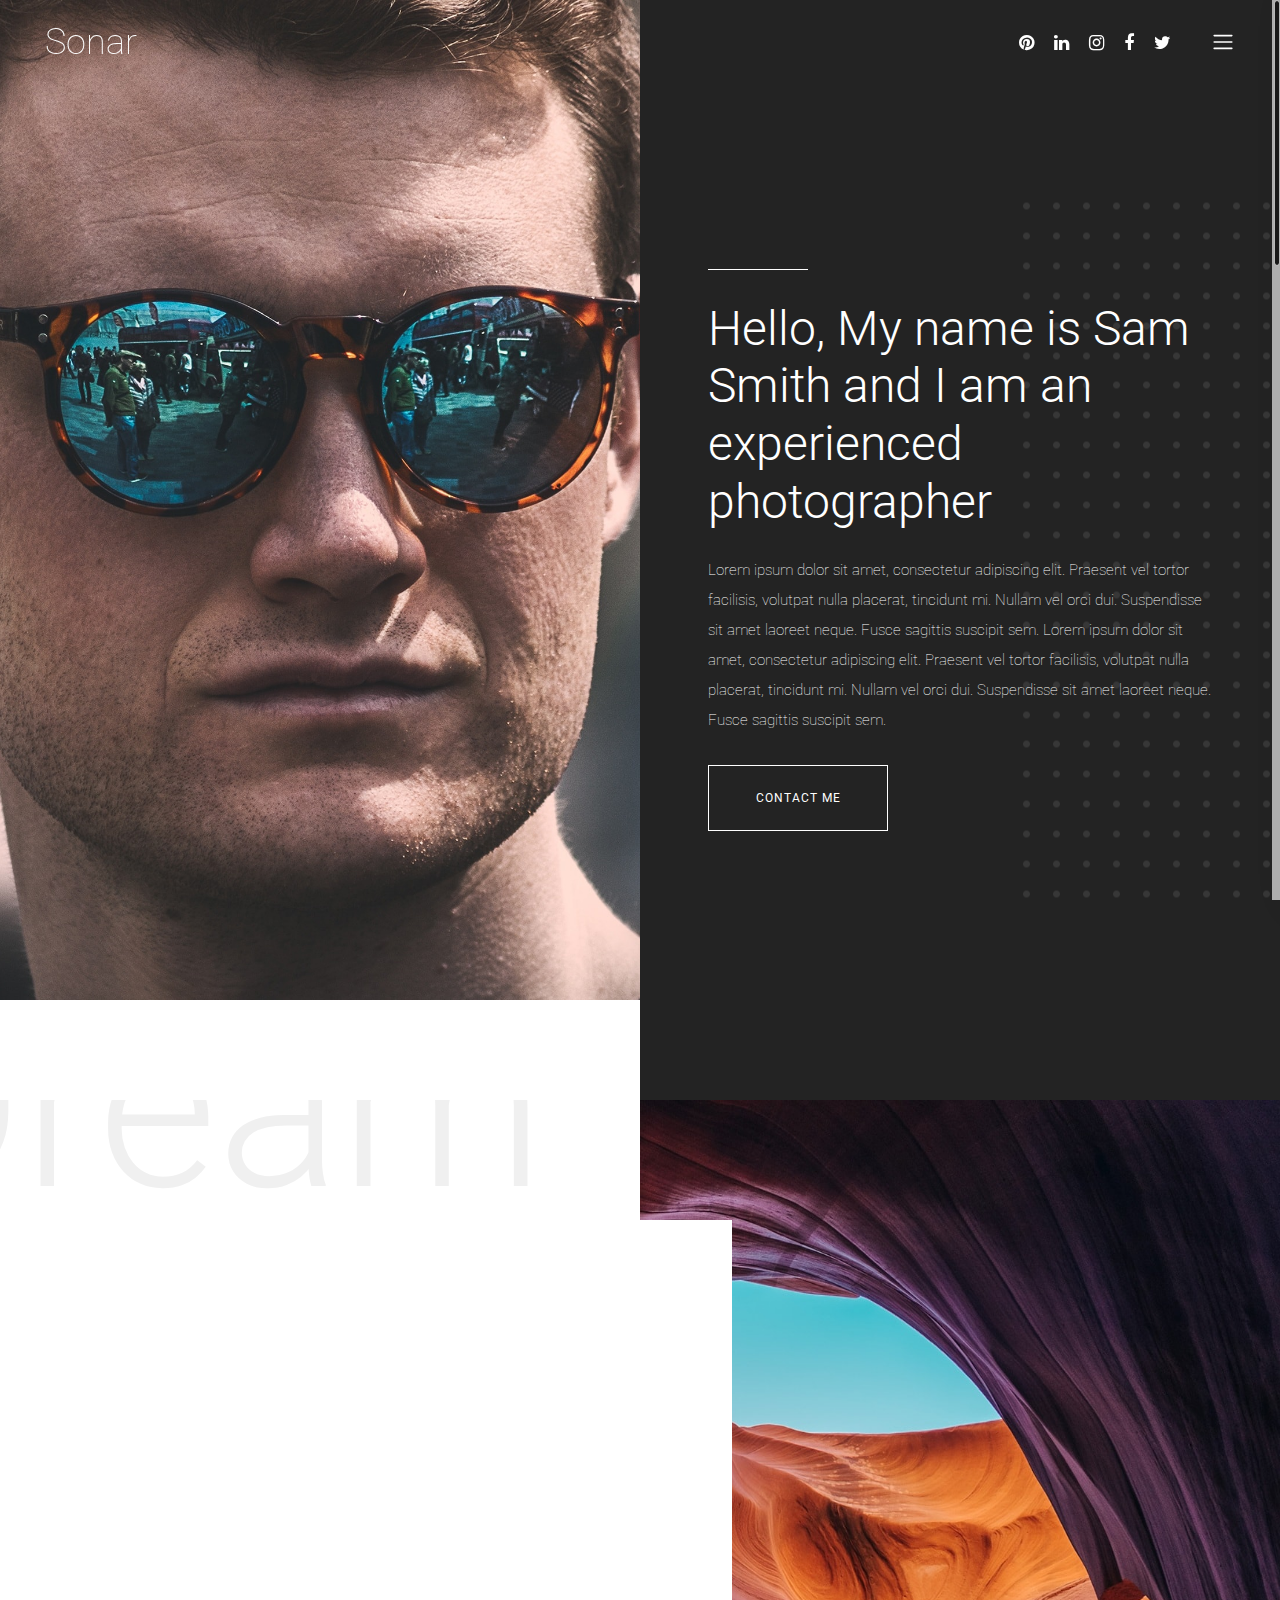
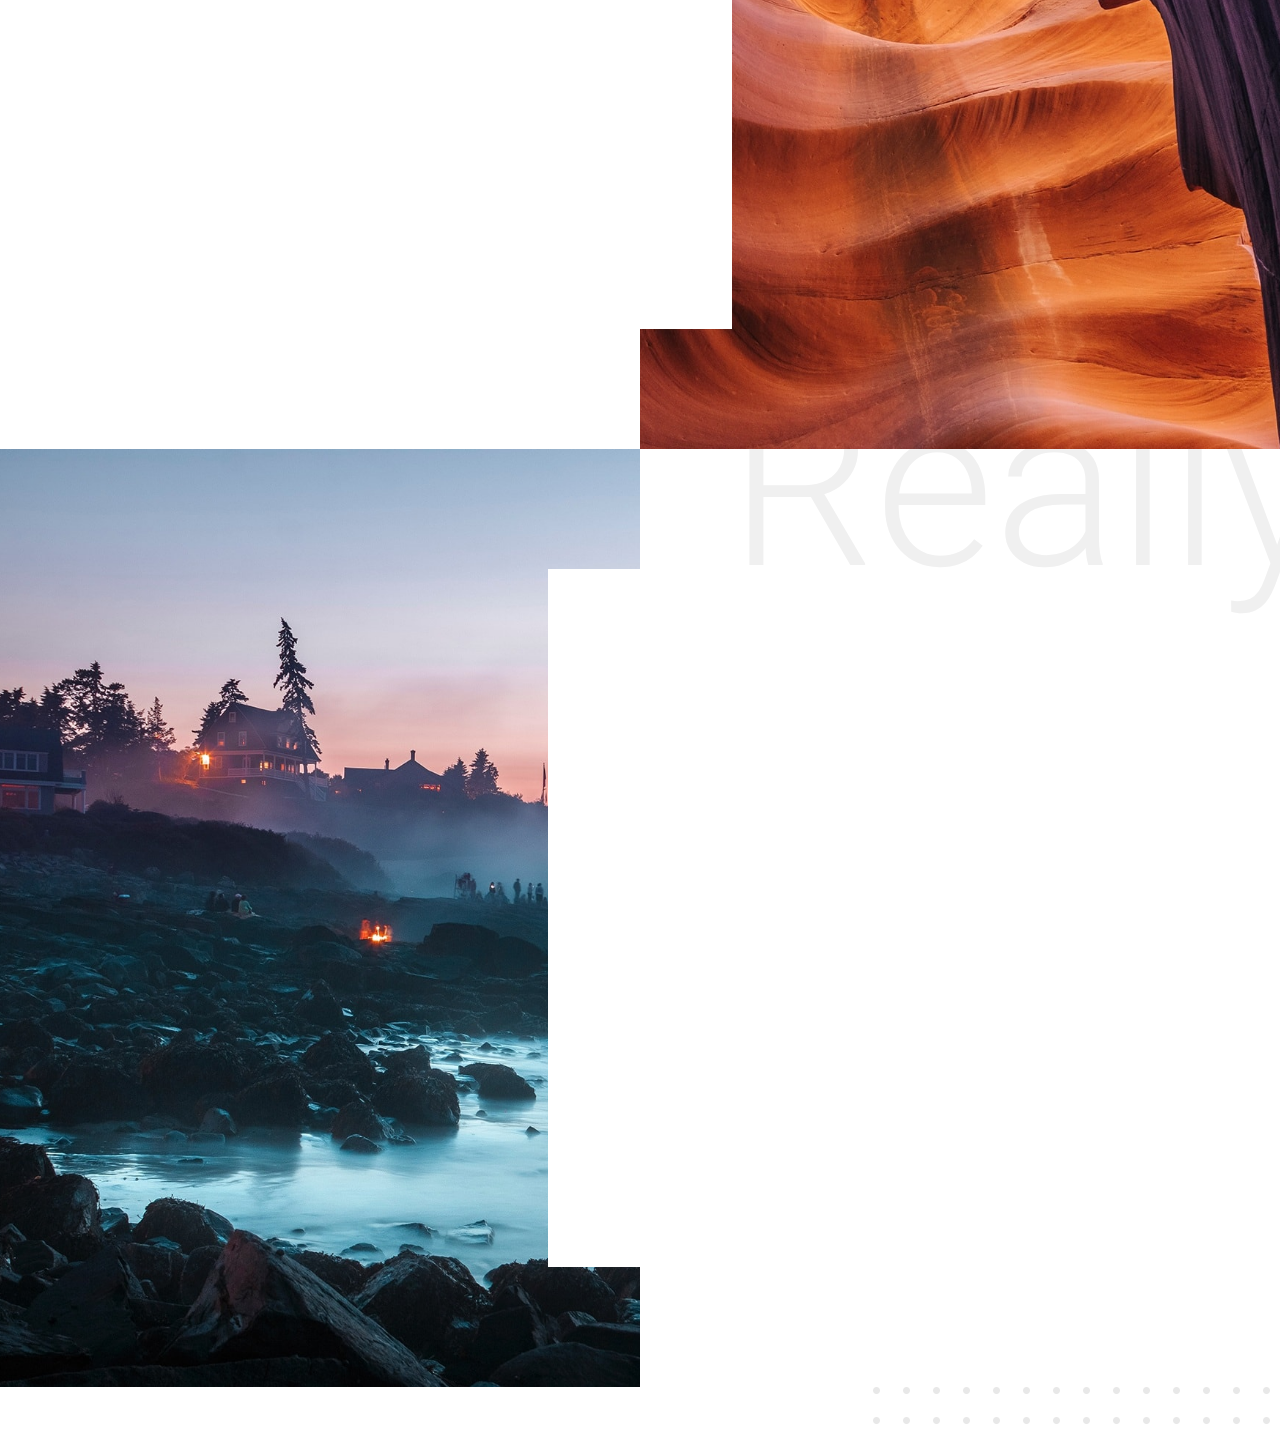
==== commit 4c78c206: "更新" ====
--- a/about-me.html
+++ b/about-me.html
@@ -1,251 +1,349 @@
 <!DOCTYPE html>
 <html lang="en">
-
-<head>
-    <meta charset="UTF-8">
-    <meta name="description" content="">
-    <meta http-equiv="X-UA-Compatible" content="IE=edge">
-    <meta name="viewport" content="width=device-width, initial-scale=1, shrink-to-fit=no">
+  <head>
+    <meta charset="UTF-8" />
+    <meta name="description" content="" />
+    <meta http-equiv="X-UA-Compatible" content="IE=edge" />
+    <meta
+      name="viewport"
+      content="width=device-width, initial-scale=1, shrink-to-fit=no"
+    />
     <!-- The above 4 meta tags *must* come first in the head; any other head content must come *after* these tags -->
 
     <!-- Title  -->
     <title>Sonar - Photography Template</title>
 
     <!-- Favicon  -->
-    <link rel="icon" href="img/core-img/favicon.ico">
+    <link rel="icon" href="img/core-img/favicon.ico" />
 
     <!-- Style CSS -->
-    <link rel="stylesheet" href="style.css">
-
-</head>
-
-<body>
+    <link rel="stylesheet" href="style.css" />
+  </head>
+
+  <body>
     <!-- Preloader Start -->
     <div id="preloader">
-        <div class="preload-content">
-            <div id="sonar-load"></div>
-        </div>
+      <div class="preload-content">
+        <div id="sonar-load"></div>
+      </div>
     </div>
     <!-- Preloader End -->
 
     <!-- ***** Main Menu Area Start ***** -->
     <div class="mainMenu d-flex align-items-center justify-content-between">
-        <!-- Close Icon -->
-        <div class="closeIcon">
-            <i class="ti-close" aria-hidden="true"></i>
-        </div>
-        <!-- Logo Area -->
-        <div class="logo-area">
-            <a href="index.html">Sonar</a>
-        </div>
-        <!-- Nav -->
-        <div class="sonarNav">
-            <nav>
-                <ul>
-                    <li class="nav-item active">
-                        <a class="nav-link" href="index.html">Home</a>
-                    </li>
-                    <li class="nav-item">
-                        <a class="nav-link" href="about-me.html">About Me</a>
-                    </li>
-                    <li class="nav-item">
-                        <a class="nav-link" href="services.html">Services</a>
-                    </li>
-                    <li class="nav-item">
-                        <a class="nav-link" href="portfolio.html">Portfolio</a>
-                    </li>
-                    <li class="nav-item">
-                        <a class="nav-link" href="blog.html">Blog</a>
-                    </li>
-                    <li class="nav-item">
-                        <a class="nav-link" href="contact.html">Contact</a>
-                    </li>
-                    <li class="nav-item">
-                        <a class="nav-link" href="elements.html">Elements</a>
-                    </li>
-                </ul>
-            </nav>
-        </div>
-        <!-- Copwrite Text -->
-        <div class="copywrite-text">
-            <p><!-- Link back to Colorlib can't be removed. Template is licensed under CC BY 3.0. -->
-Copyright &copy;<script>document.write(new Date().getFullYear());</script> All rights reserved | This template is made with <i class="fa fa-heart-o" aria-hidden="true"></i> by <a href="https://colorlib.com" target="_blank">Colorlib</a>
-<!-- Link back to Colorlib can't be removed. Template is licensed under CC BY 3.0. -->
-</p>
-        </div>
+      <!-- Close Icon -->
+      <div class="closeIcon">
+        <i class="ti-close" aria-hidden="true"></i>
+      </div>
+      <!-- Logo Area -->
+      <div class="logo-area">
+        <a href="index.html">Sonar</a>
+      </div>
+      <!-- Nav -->
+      <div class="sonarNav">
+        <nav>
+          <ul>
+            <li class="nav-item active">
+              <a class="nav-link" href="index.html">Home</a>
+            </li>
+            <li class="nav-item">
+              <a class="nav-link" href="about-me.html">About Me</a>
+            </li>
+            <li class="nav-item">
+              <a class="nav-link" href="services.html">Services</a>
+            </li>
+            <li class="nav-item">
+              <a class="nav-link" href="portfolio.html">Portfolio</a>
+            </li>
+            <li class="nav-item">
+              <a class="nav-link" href="blog.html">Blog</a>
+            </li>
+            <li class="nav-item">
+              <a class="nav-link" href="contact.html">Contact</a>
+            </li>
+            <li class="nav-item">
+              <a class="nav-link" href="elements.html">Elements</a>
+            </li>
+          </ul>
+        </nav>
+      </div>
+      <!-- Copwrite Text -->
+      <div class="copywrite-text">
+        <p>
+          <!-- Link back to Colorlib can't be removed. Template is licensed under CC BY 3.0. -->
+          <!-- Copyright &copy;<script>document.write(new Date().getFullYear());</script> All rights reserved | This template is made with <i class="fa fa-heart-o" aria-hidden="true"></i> by <a href="https://colorlib.com" target="_blank">Colorlib</a> -->
+          <!-- Link back to Colorlib can't be removed. Template is licensed under CC BY 3.0. -->
+        </p>
+      </div>
     </div>
     <!-- ***** Main Menu Area End ***** -->
 
     <!-- ***** Header Area Start ***** -->
     <header class="header-area">
-        <div class="container-fluid">
-            <div class="row">
-                <div class="col-12">
-                    <div class="menu-area d-flex justify-content-between">
-                        <!-- Logo Area  -->
-                        <div class="logo-area">
-                            <a href="index.html">Sonar</a>
-                        </div>
-
-                        <div class="menu-content-area d-flex align-items-center">
-                            <!-- Header Social Area -->
-                            <div class="header-social-area d-flex align-items-center">
-                                <a href="#" data-toggle="tooltip" data-placement="bottom" title="Pinterest"><i class="fa fa-pinterest" aria-hidden="true"></i></a>
-                                <a href="#" data-toggle="tooltip" data-placement="bottom" title="Linkedin"><i class="fa fa-linkedin" aria-hidden="true"></i></a>
-                                <a href="#" data-toggle="tooltip" data-placement="bottom" title="Instagram"><i class="fa fa-instagram" aria-hidden="true"></i></a>
-                                <a href="#" data-toggle="tooltip" data-placement="bottom" title="Facebook"><i class="fa fa-facebook" aria-hidden="true"></i></a>
-                                <a href="#" data-toggle="tooltip" data-placement="bottom" title="Twitter"><i class="fa fa-twitter" aria-hidden="true"></i></a>
-                            </div>
-                            <!-- Menu Icon -->
-                            <span class="navbar-toggler-icon" id="menuIcon"></span>
-                        </div>
-                    </div>
-                </div>
-            </div>
-        </div>
+      <div class="container-fluid">
+        <div class="row">
+          <div class="col-12">
+            <div class="menu-area d-flex justify-content-between">
+              <!-- Logo Area  -->
+              <div class="logo-area">
+                <a href="index.html">Sonar</a>
+              </div>
+
+              <div class="menu-content-area d-flex align-items-center">
+                <!-- Header Social Area -->
+                <div class="header-social-area d-flex align-items-center">
+                  <a
+                    href="#"
+                    data-toggle="tooltip"
+                    data-placement="bottom"
+                    title="Pinterest"
+                    ><i class="fa fa-pinterest" aria-hidden="true"></i
+                  ></a>
+                  <a
+                    href="#"
+                    data-toggle="tooltip"
+                    data-placement="bottom"
+                    title="Linkedin"
+                    ><i class="fa fa-linkedin" aria-hidden="true"></i
+                  ></a>
+                  <a
+                    href="#"
+                    data-toggle="tooltip"
+                    data-placement="bottom"
+                    title="Instagram"
+                    ><i class="fa fa-instagram" aria-hidden="true"></i
+                  ></a>
+                  <a
+                    href="#"
+                    data-toggle="tooltip"
+                    data-placement="bottom"
+                    title="Facebook"
+                    ><i class="fa fa-facebook" aria-hidden="true"></i
+                  ></a>
+                  <a
+                    href="#"
+                    data-toggle="tooltip"
+                    data-placement="bottom"
+                    title="Twitter"
+                    ><i class="fa fa-twitter" aria-hidden="true"></i
+                  ></a>
+                </div>
+                <!-- Menu Icon -->
+                <span class="navbar-toggler-icon" id="menuIcon"></span>
+              </div>
+            </div>
+          </div>
+        </div>
+      </div>
     </header>
     <!-- ***** Header Area End ***** -->
 
     <!-- ***** Hero Area Start ***** -->
     <div class="hero-area d-flex align-items-center">
-        <!-- Back End Content -->
-        <div class="backEnd-content">
-            <img class="dots" src="img/core-img/dots.png" alt="">
-        </div>
-
-        <!-- Hero Thumbnail -->
-        <div class="hero-thumbnail aboutUs equalize bg-img" style="background-image: url(img/bg-img/about.jpg);"></div>
-        
-        <!-- Hero Content -->
-        <div class="hero-content aboutUs equalize">
-            <div class="container-fluid h-100">
-                <div class="row h-100 align-items-center justify-content-center">
-                    <div class="col-12 col-md-10">
-                        <div class="line"></div>
-                        <h2>Hello, My name is Sam Smith and I am an experienced photographer</h2>
-                        <p>Lorem ipsum dolor sit amet, consectetur adipiscing elit. Praesent vel tortor facilisis, volutpat nulla placerat, tincidunt mi. Nullam vel orci dui. Suspendisse sit amet laoreet neque. Fusce sagittis suscipit sem. Lorem ipsum dolor sit amet, consectetur adipiscing elit. Praesent vel tortor facilisis, volutpat nulla placerat, tincidunt mi. Nullam vel orci dui. Suspendisse sit amet laoreet neque. Fusce sagittis suscipit sem.</p>
-                        <a href="#" class="btn sonar-btn white-btn">contact me</a>
+      <!-- Back End Content -->
+      <div class="backEnd-content">
+        <img class="dots" src="img/core-img/dots.png" alt="" />
+      </div>
+
+      <!-- Hero Thumbnail -->
+      <div
+        class="hero-thumbnail aboutUs equalize bg-img"
+        style="background-image: url(img/bg-img/about.jpg)"
+      ></div>
+
+      <!-- Hero Content -->
+      <div class="hero-content aboutUs equalize">
+        <div class="container-fluid h-100">
+          <div class="row h-100 align-items-center justify-content-center">
+            <div class="col-12 col-md-10">
+              <div class="line"></div>
+              <h2>
+                Hello, My name is Sam Smith and I am an experienced photographer
+              </h2>
+              <p>
+                Lorem ipsum dolor sit amet, consectetur adipiscing elit.
+                Praesent vel tortor facilisis, volutpat nulla placerat,
+                tincidunt mi. Nullam vel orci dui. Suspendisse sit amet laoreet
+                neque. Fusce sagittis suscipit sem. Lorem ipsum dolor sit amet,
+                consectetur adipiscing elit. Praesent vel tortor facilisis,
+                volutpat nulla placerat, tincidunt mi. Nullam vel orci dui.
+                Suspendisse sit amet laoreet neque. Fusce sagittis suscipit sem.
+              </p>
+              <a href="#" class="btn sonar-btn white-btn">contact me</a>
+            </div>
+          </div>
+        </div>
+      </div>
+    </div>
+    <!-- ***** Hero Area End ***** -->
+
+    <div
+      class="sonar-about-us-area bg-img"
+      style="background-image: url(img/bg-img/about2.jpg)"
+    >
+      <!-- Back End Content -->
+      <div class="backEnd-content">
+        <h2>Dream</h2>
+      </div>
+
+      <div class="container-fluid">
+        <div class="row">
+          <div class="col-12 col-md-10 col-lg-7">
+            <div class="about-us-content bg-white">
+              <div
+                class="section-heading text-left wow fadeInUp"
+                data-wow-delay="300ms"
+              >
+                <div class="line"></div>
+                <h2>Look at my qualities</h2>
+              </div>
+              <p class="wow fadeInUp" data-wow-delay="600ms">
+                Lorem ipsum dolor sit amet, consectetur adipiscing elit.
+                Praesent vel tortor facilisis, volutpat nulla placerat,
+                tincidunt mi. Nullam vel orci dui. Suspendisse sit amet laoreet
+                neque. Fusce sagittis suscipit sem. Lorem ipsum dolor sit amet,
+                consectetur adipiscing elit. Praesent vel tortor facilisis,
+                volutpat nulla placerat, tincidunt mi. Nullam vel orci dui.
+                Suspendisse sit amet laoreet neque.
+              </p>
+              <!-- Progress Bar Content Area -->
+              <div
+                class="services-progress-bar mt-50 wow fadeInUp"
+                data-wow-delay="900ms"
+              >
+                <!-- Single Progress Bar -->
+                <div class="single_progress_bar">
+                  <div id="bar1" class="barfiller">
+                    <div class="tipWrap">
+                      <span class="tip"></span>
                     </div>
-                </div>
-            </div>
-        </div>
-    </div>
-    <!-- ***** Hero Area End ***** -->
-
-    <div class="sonar-about-us-area bg-img" style="background-image: url(img/bg-img/about2.jpg);">
-        <!-- Back End Content -->
-        <div class="backEnd-content">
-            <h2>Dream</h2>
-        </div>
-
-        <div class="container-fluid">
-            <div class="row">
-                <div class="col-12 col-md-10 col-lg-7">
-                    <div class="about-us-content bg-white">
-                        <div class="section-heading text-left wow fadeInUp" data-wow-delay="300ms">
-                            <div class="line"></div>
-                            <h2>Look at my qualities</h2>
-                        </div>
-                        <p class="wow fadeInUp" data-wow-delay="600ms">Lorem ipsum dolor sit amet, consectetur adipiscing elit. Praesent vel tortor facilisis, volutpat nulla placerat, tincidunt mi. Nullam vel orci dui. Suspendisse sit amet laoreet neque. Fusce sagittis suscipit sem. Lorem ipsum dolor sit amet, consectetur adipiscing elit. Praesent vel tortor facilisis, volutpat nulla placerat, tincidunt mi. Nullam vel orci dui. Suspendisse sit amet laoreet neque.</p>
-                        <!-- Progress Bar Content Area -->
-                        <div class="services-progress-bar mt-50 wow fadeInUp" data-wow-delay="900ms">
-                            <!-- Single Progress Bar -->
-                            <div class="single_progress_bar">
-                                <div id="bar1" class="barfiller">
-                                    <div class="tipWrap">
-                                        <span class="tip"></span>
-                                    </div>
-                                    <span class="fill" data-percentage="80"></span>
-                                </div>
-                                <p>Pacience</p>
-                            </div>
-                            <!-- Single Progress Bar -->
-                            <div class="single_progress_bar">
-                                <div id="bar2" class="barfiller">
-                                    <div class="tipWrap">
-                                        <span class="tip"></span>
-                                    </div>
-                                    <span class="fill" data-percentage="90"></span>
-                                </div>
-                                <p>Creativity</p>
-                            </div>
-                            <!-- Single Progress Bar -->
-                            <div class="single_progress_bar">
-                                <div id="bar3" class="barfiller">
-                                    <div class="tipWrap">
-                                        <span class="tip"></span>
-                                    </div>
-                                    <span class="fill" data-percentage="100"></span>
-                                </div>
-                                <p>Commited</p>
-                            </div>
-                        </div>
+                    <span class="fill" data-percentage="80"></span>
+                  </div>
+                  <p>Pacience</p>
+                </div>
+                <!-- Single Progress Bar -->
+                <div class="single_progress_bar">
+                  <div id="bar2" class="barfiller">
+                    <div class="tipWrap">
+                      <span class="tip"></span>
                     </div>
-                </div>
-            </div>
-        </div>
-    </div>
-
-    <div class="sonar-about-us-area second-part bg-img" style="background-image: url(img/bg-img/about3.jpg);">
-        <!-- Back End Content -->
-        <div class="backEnd-content">
-            <h2>Really</h2>
-        </div>
-
-        <div class="container-fluid">
-            <div class="row justify-content-end">
-                <div class="col-12 col-md-10 col-lg-7">
-                    <div class="about-us-content bg-white">
-                        <div class="section-heading text-left wow fadeInUp" data-wow-delay="300ms">
-                            <div class="line"></div>
-                        </div>
-                        <p class="wow fadeInUp" data-wow-delay="600ms">Consectetur adipiscing elit. Praesent vel tortor facilisis, volutpat nulla placerat, tincidunt mi. Nullam vel orci dui. Suspendisse sit amet laoreet neque. Fusce sagittis suscipit sem. Lorem ipsum dolor sit amet, consectetur adipiscing elit. Praesent vel tortor facilisis, volutpat nulla placerat, tincidunt mi. Nullam vel orci dui. Suspendisse sit amet laoreet neque.</p>
-                        <div class="row mt-100 text-center wow fadeInUp" data-wow-delay="900ms">
-                            <div class="col-12 col-sm-6 col-md-4">
-                                <div class="single-pie-bar" data-percent="90">
-                                    <canvas class="bar-circle" width="100" height="100"></canvas>
-                                    <p>Landsacpes</p>
-                                </div>
-                            </div>
-                            <div class="col-12 col-sm-6 col-md-4">
-                                <div class="single-pie-bar" data-percent="65">
-                                    <canvas class="bar-circle" width="100" height="100"></canvas>
-                                    <p>Portraits</p>
-                                </div>
-                            </div>
-                            <div class="col-12 col-sm-6 col-md-4">
-                                <div class="single-pie-bar" data-percent="25">
-                                    <canvas class="bar-circle" width="100" height="100"></canvas>
-                                    <p>Studio</p>
-                                </div>
-                            </div>
-                        </div>
+                    <span class="fill" data-percentage="90"></span>
+                  </div>
+                  <p>Creativity</p>
+                </div>
+                <!-- Single Progress Bar -->
+                <div class="single_progress_bar">
+                  <div id="bar3" class="barfiller">
+                    <div class="tipWrap">
+                      <span class="tip"></span>
                     </div>
-                </div>
-            </div>
-        </div>
+                    <span class="fill" data-percentage="100"></span>
+                  </div>
+                  <p>Commited</p>
+                </div>
+              </div>
+            </div>
+          </div>
+        </div>
+      </div>
+    </div>
+
+    <div
+      class="sonar-about-us-area second-part bg-img"
+      style="background-image: url(img/bg-img/about3.jpg)"
+    >
+      <!-- Back End Content -->
+      <div class="backEnd-content">
+        <h2>Really</h2>
+      </div>
+
+      <div class="container-fluid">
+        <div class="row justify-content-end">
+          <div class="col-12 col-md-10 col-lg-7">
+            <div class="about-us-content bg-white">
+              <div
+                class="section-heading text-left wow fadeInUp"
+                data-wow-delay="300ms"
+              >
+                <div class="line"></div>
+              </div>
+              <p class="wow fadeInUp" data-wow-delay="600ms">
+                Consectetur adipiscing elit. Praesent vel tortor facilisis,
+                volutpat nulla placerat, tincidunt mi. Nullam vel orci dui.
+                Suspendisse sit amet laoreet neque. Fusce sagittis suscipit sem.
+                Lorem ipsum dolor sit amet, consectetur adipiscing elit.
+                Praesent vel tortor facilisis, volutpat nulla placerat,
+                tincidunt mi. Nullam vel orci dui. Suspendisse sit amet laoreet
+                neque.
+              </p>
+              <div
+                class="row mt-100 text-center wow fadeInUp"
+                data-wow-delay="900ms"
+              >
+                <div class="col-12 col-sm-6 col-md-4">
+                  <div class="single-pie-bar" data-percent="90">
+                    <canvas
+                      class="bar-circle"
+                      width="100"
+                      height="100"
+                    ></canvas>
+                    <p>Landsacpes</p>
+                  </div>
+                </div>
+                <div class="col-12 col-sm-6 col-md-4">
+                  <div class="single-pie-bar" data-percent="65">
+                    <canvas
+                      class="bar-circle"
+                      width="100"
+                      height="100"
+                    ></canvas>
+                    <p>Portraits</p>
+                  </div>
+                </div>
+                <div class="col-12 col-sm-6 col-md-4">
+                  <div class="single-pie-bar" data-percent="25">
+                    <canvas
+                      class="bar-circle"
+                      width="100"
+                      height="100"
+                    ></canvas>
+                    <p>Studio</p>
+                  </div>
+                </div>
+              </div>
+            </div>
+          </div>
+        </div>
+      </div>
     </div>
 
     <!-- ***** Footer Area Start ***** -->
     <footer class="footer-area">
-        <!-- back end content -->
-        <div class="backEnd-content">
-            <img class="dots" src="img/core-img/dots.png" alt="">
-        </div>
-
-        <div class="container">
-            <div class="row">
-                <div class="col-12">
-                    <!-- Copywrite Text -->
-                    <div class="copywrite-text">
-                        <p><!-- Link back to Colorlib can't be removed. Template is licensed under CC BY 3.0. -->
-Copyright &copy;<script>document.write(new Date().getFullYear());</script> All rights reserved | This template is made with <i class="fa fa-heart-o" aria-hidden="true"></i> by <a href="https://colorlib.com" target="_blank">Colorlib</a>
-<!-- Link back to Colorlib can't be removed. Template is licensed under CC BY 3.0. -->
-</p>
-                    </div>
-                </div>
-            </div>
-        </div>
+      <!-- back end content -->
+      <div class="backEnd-content">
+        <img class="dots" src="img/core-img/dots.png" alt="" />
+      </div>
+
+      <div class="container">
+        <div class="row">
+          <div class="col-12">
+            <!-- Copywrite Text -->
+            <div class="copywrite-text">
+              <p>
+                <!-- Link back to Colorlib can't be removed. Template is licensed under CC BY 3.0. -->
+                <!-- Copyright &copy;
+                <script>
+                  document.write(new Date().getFullYear());
+                </script>
+                All rights reserved | This template is made with
+                <i class="fa fa-heart-o" aria-hidden="true"></i> by
+                <a href="https://colorlib.com" target="_blank">Colorlib</a> -->
+                <!-- Link back to Colorlib can't be removed. Template is licensed under CC BY 3.0. -->
+              </p>
+            </div>
+          </div>
+        </div>
+      </div>
     </footer>
     <!-- ***** Footer Area End ***** -->
 
@@ -259,7 +357,5 @@
     <script src="js/plugins.js"></script>
     <!-- Active js -->
     <script src="js/active.js"></script>
-
-</body>
-
-</html>+  </body>
+</html>
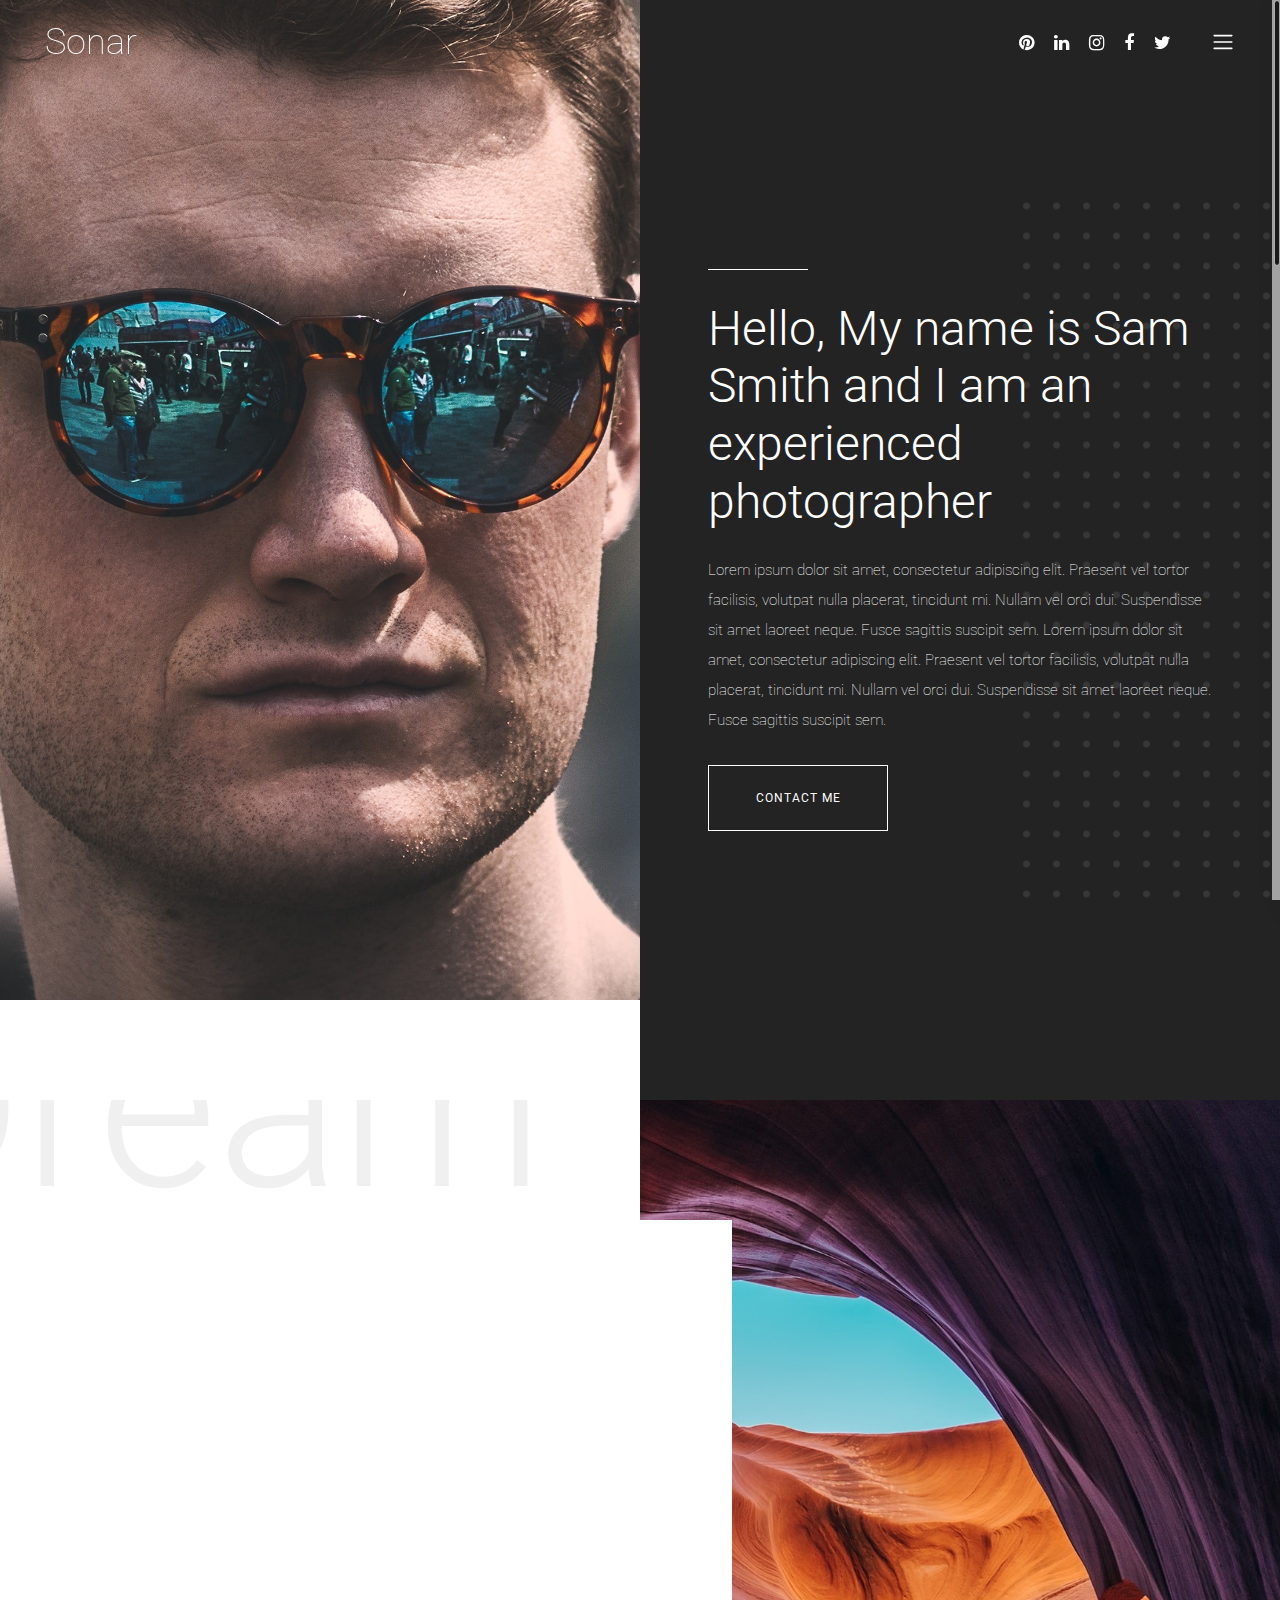
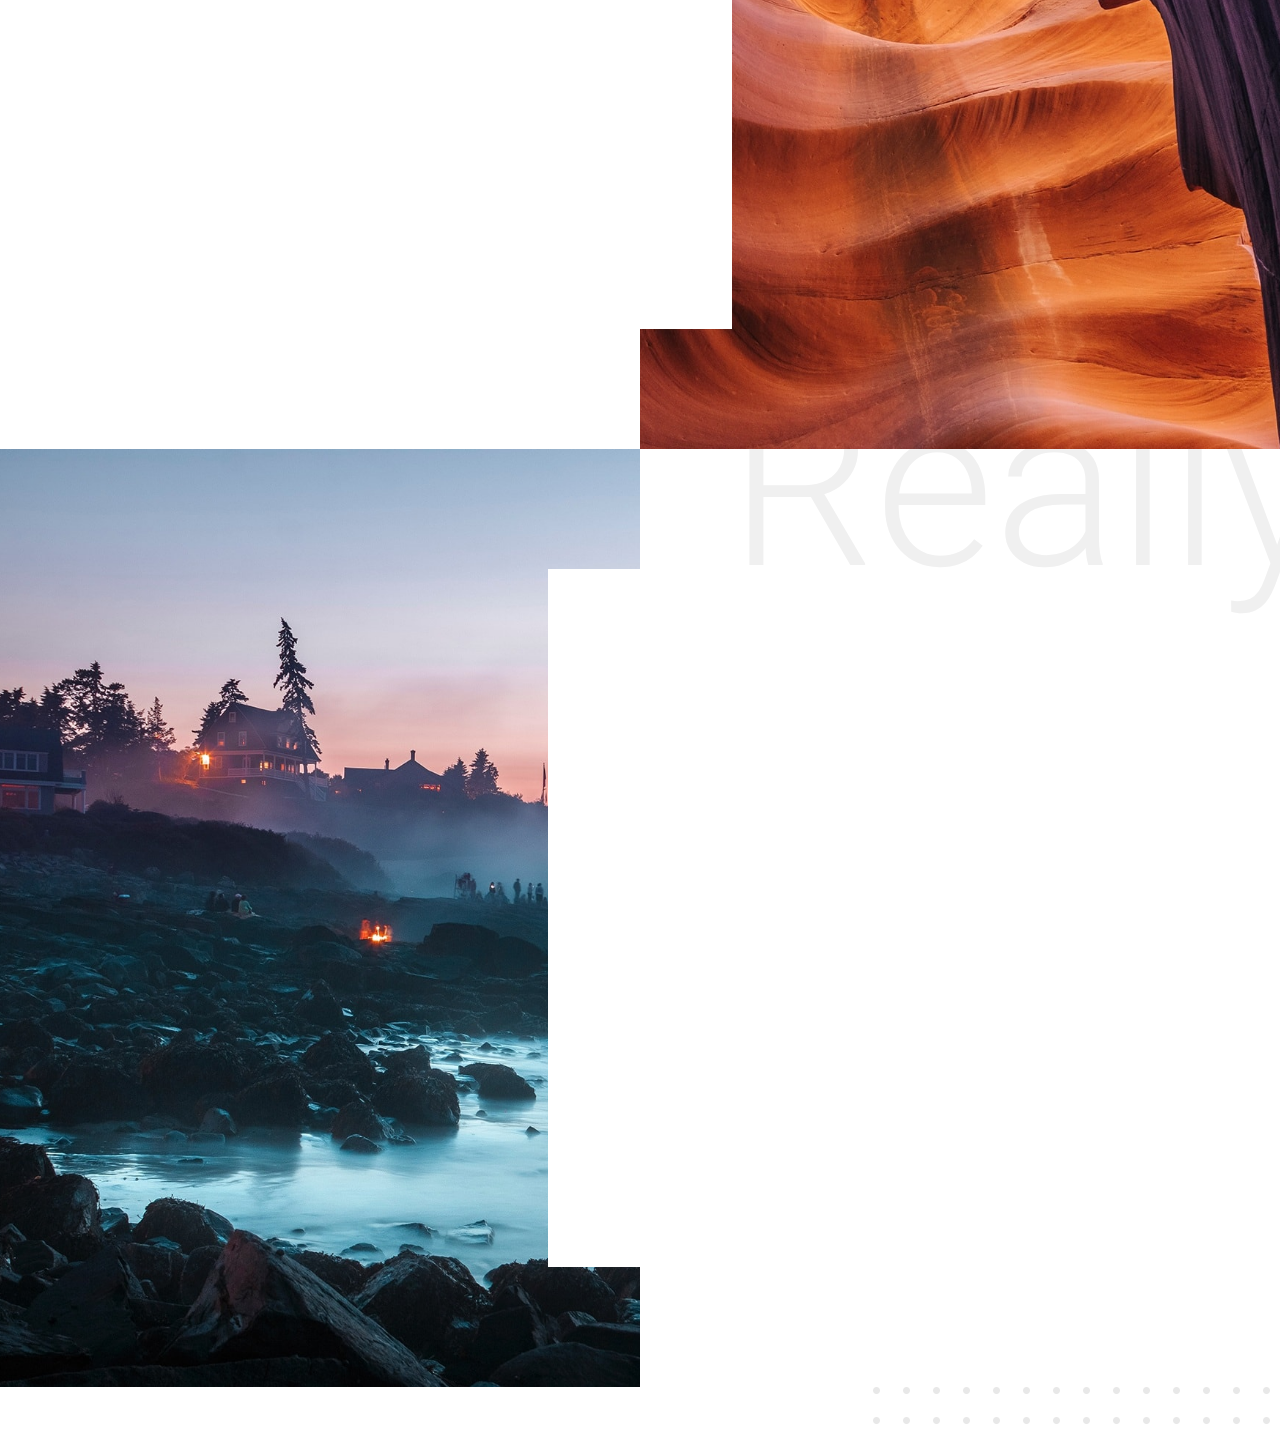
==== commit e701c440: "更新圖檔" ====
--- a/about-me.html
+++ b/about-me.html
@@ -50,19 +50,7 @@
               <a class="nav-link" href="about-me.html">About Me</a>
             </li>
             <li class="nav-item">
-              <a class="nav-link" href="services.html">Services</a>
-            </li>
-            <li class="nav-item">
               <a class="nav-link" href="portfolio.html">Portfolio</a>
-            </li>
-            <li class="nav-item">
-              <a class="nav-link" href="blog.html">Blog</a>
-            </li>
-            <li class="nav-item">
-              <a class="nav-link" href="contact.html">Contact</a>
-            </li>
-            <li class="nav-item">
-              <a class="nav-link" href="elements.html">Elements</a>
             </li>
           </ul>
         </nav>
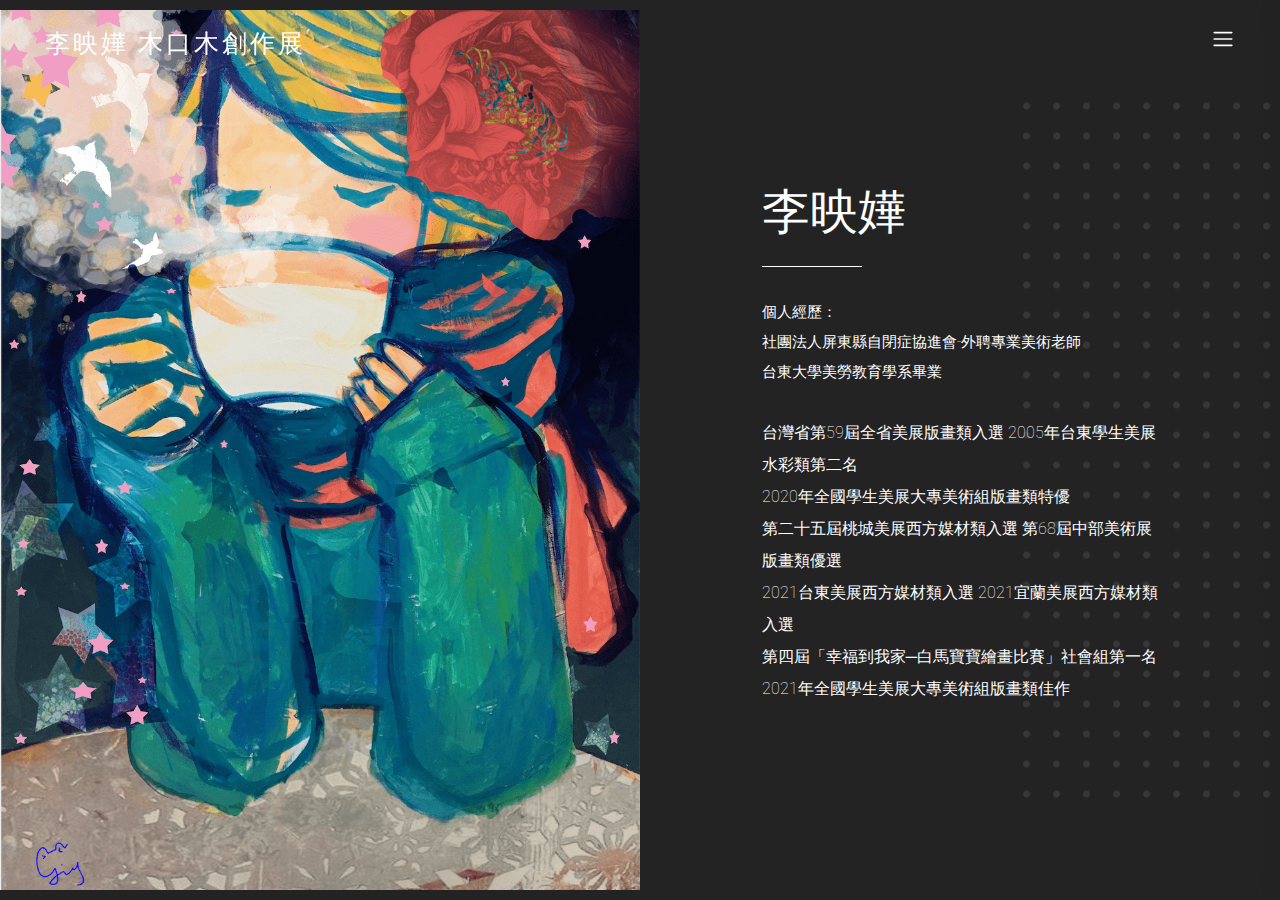
==== commit 09957dc3: "更新" ====
--- a/about-me.html
+++ b/about-me.html
@@ -11,13 +11,18 @@
     <!-- The above 4 meta tags *must* come first in the head; any other head content must come *after* these tags -->
 
     <!-- Title  -->
-    <title>Sonar - Photography Template</title>
-
+    <title>李映嬅 木口木創作展 母職心境的重生</title>
     <!-- Favicon  -->
     <link rel="icon" href="img/core-img/favicon.ico" />
 
     <!-- Style CSS -->
-    <link rel="stylesheet" href="style.css" />
+    <link rel="stylesheet" href="css/bootstrap.min.css" />
+    <link rel="stylesheet" href="css/animate.css" />
+    <link rel="stylesheet" href="css/font-awesome.min.css" />
+    <link rel="stylesheet" href="css/magnific-popup.css" />
+    <link rel="stylesheet" href="css/owl.carousel.css" />
+    <link rel="stylesheet" href="css/themify-icons.css" />
+    <link rel="stylesheet" href="scss/style.css" />
   </head>
 
   <body>
@@ -37,20 +42,20 @@
       </div>
       <!-- Logo Area -->
       <div class="logo-area">
-        <a href="index.html">Sonar</a>
+        <!-- <a href="index.html">Sonar</a> -->
       </div>
       <!-- Nav -->
       <div class="sonarNav">
         <nav>
           <ul>
             <li class="nav-item active">
-              <a class="nav-link" href="index.html">Home</a>
+              <a class="nav-link" href="index.html">首頁 / Home</a>
             </li>
             <li class="nav-item">
-              <a class="nav-link" href="about-me.html">About Me</a>
+              <a class="nav-link" href="about-me.html">關於我 / About Me</a>
             </li>
             <li class="nav-item">
-              <a class="nav-link" href="portfolio.html">Portfolio</a>
+              <a class="nav-link" href="portfolio.html">作品集 / Portfolio</a>
             </li>
           </ul>
         </nav>
@@ -74,12 +79,12 @@
             <div class="menu-area d-flex justify-content-between">
               <!-- Logo Area  -->
               <div class="logo-area">
-                <a href="index.html">Sonar</a>
+                <a href="index.html">李映嬅 木口木創作展</a>
               </div>
 
               <div class="menu-content-area d-flex align-items-center">
                 <!-- Header Social Area -->
-                <div class="header-social-area d-flex align-items-center">
+                <!-- <div class="header-social-area d-flex align-items-center">
                   <a
                     href="#"
                     data-toggle="tooltip"
@@ -115,7 +120,7 @@
                     title="Twitter"
                     ><i class="fa fa-twitter" aria-hidden="true"></i
                   ></a>
-                </div>
+                </div> -->
                 <!-- Menu Icon -->
                 <span class="navbar-toggler-icon" id="menuIcon"></span>
               </div>
@@ -135,205 +140,39 @@
 
       <!-- Hero Thumbnail -->
       <div
-        class="hero-thumbnail aboutUs equalize bg-img"
-        style="background-image: url(img/bg-img/about.jpg)"
+        class="hero-thumbnail aboutUs equalize bg-img about-before"
+        style="
+          background-image: url(img/portfolio-img/3.png);
+          background-size: cover;
+          background-position: center center;
+        "
       ></div>
 
       <!-- Hero Content -->
-      <div class="hero-content aboutUs equalize">
+      <div class="hero-content equalize">
         <div class="container-fluid h-100">
           <div class="row h-100 align-items-center justify-content-center">
-            <div class="col-12 col-md-10">
+            <div class="col-12 col-md-8">
+              <h2>李映嬅</h2>
               <div class="line"></div>
-              <h2>
-                Hello, My name is Sam Smith and I am an experienced photographer
-              </h2>
               <p>
-                Lorem ipsum dolor sit amet, consectetur adipiscing elit.
-                Praesent vel tortor facilisis, volutpat nulla placerat,
-                tincidunt mi. Nullam vel orci dui. Suspendisse sit amet laoreet
-                neque. Fusce sagittis suscipit sem. Lorem ipsum dolor sit amet,
-                consectetur adipiscing elit. Praesent vel tortor facilisis,
-                volutpat nulla placerat, tincidunt mi. Nullam vel orci dui.
-                Suspendisse sit amet laoreet neque. Fusce sagittis suscipit sem.
+                個人經歷： <br />社團法人屏東縣自閉症協進會-外聘專業美術老師
+                <br />台東大學美勞教育學系畢業
               </p>
-              <a href="#" class="btn sonar-btn white-btn">contact me</a>
+              <div class="about-text">
+                台灣省第59屆全省美展版畫類入選 2005年台東學生美展水彩類第二名<br />
+                2020年全國學生美展大專美術組版畫類特優<br />
+                第二十五屆桃城美展西方媒材類入選 第68屆中部美術展版畫類優選<br />
+                2021台東美展西方媒材類入選 2021宜蘭美展西方媒材類入選<br />
+                第四屆「幸福到我家─白馬寶寶繪畫比賽」社會組第一名<br />
+                2021年全國學生美展大專美術組版畫類佳作<br />
+              </div>
             </div>
           </div>
         </div>
       </div>
     </div>
     <!-- ***** Hero Area End ***** -->
-
-    <div
-      class="sonar-about-us-area bg-img"
-      style="background-image: url(img/bg-img/about2.jpg)"
-    >
-      <!-- Back End Content -->
-      <div class="backEnd-content">
-        <h2>Dream</h2>
-      </div>
-
-      <div class="container-fluid">
-        <div class="row">
-          <div class="col-12 col-md-10 col-lg-7">
-            <div class="about-us-content bg-white">
-              <div
-                class="section-heading text-left wow fadeInUp"
-                data-wow-delay="300ms"
-              >
-                <div class="line"></div>
-                <h2>Look at my qualities</h2>
-              </div>
-              <p class="wow fadeInUp" data-wow-delay="600ms">
-                Lorem ipsum dolor sit amet, consectetur adipiscing elit.
-                Praesent vel tortor facilisis, volutpat nulla placerat,
-                tincidunt mi. Nullam vel orci dui. Suspendisse sit amet laoreet
-                neque. Fusce sagittis suscipit sem. Lorem ipsum dolor sit amet,
-                consectetur adipiscing elit. Praesent vel tortor facilisis,
-                volutpat nulla placerat, tincidunt mi. Nullam vel orci dui.
-                Suspendisse sit amet laoreet neque.
-              </p>
-              <!-- Progress Bar Content Area -->
-              <div
-                class="services-progress-bar mt-50 wow fadeInUp"
-                data-wow-delay="900ms"
-              >
-                <!-- Single Progress Bar -->
-                <div class="single_progress_bar">
-                  <div id="bar1" class="barfiller">
-                    <div class="tipWrap">
-                      <span class="tip"></span>
-                    </div>
-                    <span class="fill" data-percentage="80"></span>
-                  </div>
-                  <p>Pacience</p>
-                </div>
-                <!-- Single Progress Bar -->
-                <div class="single_progress_bar">
-                  <div id="bar2" class="barfiller">
-                    <div class="tipWrap">
-                      <span class="tip"></span>
-                    </div>
-                    <span class="fill" data-percentage="90"></span>
-                  </div>
-                  <p>Creativity</p>
-                </div>
-                <!-- Single Progress Bar -->
-                <div class="single_progress_bar">
-                  <div id="bar3" class="barfiller">
-                    <div class="tipWrap">
-                      <span class="tip"></span>
-                    </div>
-                    <span class="fill" data-percentage="100"></span>
-                  </div>
-                  <p>Commited</p>
-                </div>
-              </div>
-            </div>
-          </div>
-        </div>
-      </div>
-    </div>
-
-    <div
-      class="sonar-about-us-area second-part bg-img"
-      style="background-image: url(img/bg-img/about3.jpg)"
-    >
-      <!-- Back End Content -->
-      <div class="backEnd-content">
-        <h2>Really</h2>
-      </div>
-
-      <div class="container-fluid">
-        <div class="row justify-content-end">
-          <div class="col-12 col-md-10 col-lg-7">
-            <div class="about-us-content bg-white">
-              <div
-                class="section-heading text-left wow fadeInUp"
-                data-wow-delay="300ms"
-              >
-                <div class="line"></div>
-              </div>
-              <p class="wow fadeInUp" data-wow-delay="600ms">
-                Consectetur adipiscing elit. Praesent vel tortor facilisis,
-                volutpat nulla placerat, tincidunt mi. Nullam vel orci dui.
-                Suspendisse sit amet laoreet neque. Fusce sagittis suscipit sem.
-                Lorem ipsum dolor sit amet, consectetur adipiscing elit.
-                Praesent vel tortor facilisis, volutpat nulla placerat,
-                tincidunt mi. Nullam vel orci dui. Suspendisse sit amet laoreet
-                neque.
-              </p>
-              <div
-                class="row mt-100 text-center wow fadeInUp"
-                data-wow-delay="900ms"
-              >
-                <div class="col-12 col-sm-6 col-md-4">
-                  <div class="single-pie-bar" data-percent="90">
-                    <canvas
-                      class="bar-circle"
-                      width="100"
-                      height="100"
-                    ></canvas>
-                    <p>Landsacpes</p>
-                  </div>
-                </div>
-                <div class="col-12 col-sm-6 col-md-4">
-                  <div class="single-pie-bar" data-percent="65">
-                    <canvas
-                      class="bar-circle"
-                      width="100"
-                      height="100"
-                    ></canvas>
-                    <p>Portraits</p>
-                  </div>
-                </div>
-                <div class="col-12 col-sm-6 col-md-4">
-                  <div class="single-pie-bar" data-percent="25">
-                    <canvas
-                      class="bar-circle"
-                      width="100"
-                      height="100"
-                    ></canvas>
-                    <p>Studio</p>
-                  </div>
-                </div>
-              </div>
-            </div>
-          </div>
-        </div>
-      </div>
-    </div>
-
-    <!-- ***** Footer Area Start ***** -->
-    <footer class="footer-area">
-      <!-- back end content -->
-      <div class="backEnd-content">
-        <img class="dots" src="img/core-img/dots.png" alt="" />
-      </div>
-
-      <div class="container">
-        <div class="row">
-          <div class="col-12">
-            <!-- Copywrite Text -->
-            <div class="copywrite-text">
-              <p>
-                <!-- Link back to Colorlib can't be removed. Template is licensed under CC BY 3.0. -->
-                <!-- Copyright &copy;
-                <script>
-                  document.write(new Date().getFullYear());
-                </script>
-                All rights reserved | This template is made with
-                <i class="fa fa-heart-o" aria-hidden="true"></i> by
-                <a href="https://colorlib.com" target="_blank">Colorlib</a> -->
-                <!-- Link back to Colorlib can't be removed. Template is licensed under CC BY 3.0. -->
-              </p>
-            </div>
-          </div>
-        </div>
-      </div>
-    </footer>
-    <!-- ***** Footer Area End ***** -->
 
     <!-- jQuery (Necessary for All JavaScript Plugins) -->
     <script src="js/jquery/jquery-2.2.4.min.js"></script>
--- a/css/themify-icons.css
+++ b/css/themify-icons.css
@@ -0,0 +1,1081 @@
+@font-face {
+	font-family: 'themify';
+	src:url('../fonts/themify.eot?-fvbane');
+	src:url('../fonts/themify.eot?#iefix-fvbane') format('embedded-opentype'),
+		url('../fonts/themify.woff?-fvbane') format('woff'),
+		url('../fonts/themify.ttf?-fvbane') format('truetype'),
+		url('../fonts/themify.svg?-fvbane#themify') format('svg');
+	font-weight: normal;
+	font-style: normal;
+}
+
+[class^="ti-"], [class*=" ti-"] {
+	font-family: 'themify';
+	speak: none;
+	font-style: normal;
+	font-weight: normal;
+	font-variant: normal;
+	text-transform: none;
+	line-height: 1;
+
+	/* Better Font Rendering =========== */
+	-webkit-font-smoothing: antialiased;
+	-moz-osx-font-smoothing: grayscale;
+}
+
+.ti-wand:before {
+	content: "\e600";
+}
+.ti-volume:before {
+	content: "\e601";
+}
+.ti-user:before {
+	content: "\e602";
+}
+.ti-unlock:before {
+	content: "\e603";
+}
+.ti-unlink:before {
+	content: "\e604";
+}
+.ti-trash:before {
+	content: "\e605";
+}
+.ti-thought:before {
+	content: "\e606";
+}
+.ti-target:before {
+	content: "\e607";
+}
+.ti-tag:before {
+	content: "\e608";
+}
+.ti-tablet:before {
+	content: "\e609";
+}
+.ti-star:before {
+	content: "\e60a";
+}
+.ti-spray:before {
+	content: "\e60b";
+}
+.ti-signal:before {
+	content: "\e60c";
+}
+.ti-shopping-cart:before {
+	content: "\e60d";
+}
+.ti-shopping-cart-full:before {
+	content: "\e60e";
+}
+.ti-settings:before {
+	content: "\e60f";
+}
+.ti-search:before {
+	content: "\e610";
+}
+.ti-zoom-in:before {
+	content: "\e611";
+}
+.ti-zoom-out:before {
+	content: "\e612";
+}
+.ti-cut:before {
+	content: "\e613";
+}
+.ti-ruler:before {
+	content: "\e614";
+}
+.ti-ruler-pencil:before {
+	content: "\e615";
+}
+.ti-ruler-alt:before {
+	content: "\e616";
+}
+.ti-bookmark:before {
+	content: "\e617";
+}
+.ti-bookmark-alt:before {
+	content: "\e618";
+}
+.ti-reload:before {
+	content: "\e619";
+}
+.ti-plus:before {
+	content: "\e61a";
+}
+.ti-pin:before {
+	content: "\e61b";
+}
+.ti-pencil:before {
+	content: "\e61c";
+}
+.ti-pencil-alt:before {
+	content: "\e61d";
+}
+.ti-paint-roller:before {
+	content: "\e61e";
+}
+.ti-paint-bucket:before {
+	content: "\e61f";
+}
+.ti-na:before {
+	content: "\e620";
+}
+.ti-mobile:before {
+	content: "\e621";
+}
+.ti-minus:before {
+	content: "\e622";
+}
+.ti-medall:before {
+	content: "\e623";
+}
+.ti-medall-alt:before {
+	content: "\e624";
+}
+.ti-marker:before {
+	content: "\e625";
+}
+.ti-marker-alt:before {
+	content: "\e626";
+}
+.ti-arrow-up:before {
+	content: "\e627";
+}
+.ti-arrow-right:before {
+	content: "\e628";
+}
+.ti-arrow-left:before {
+	content: "\e629";
+}
+.ti-arrow-down:before {
+	content: "\e62a";
+}
+.ti-lock:before {
+	content: "\e62b";
+}
+.ti-location-arrow:before {
+	content: "\e62c";
+}
+.ti-link:before {
+	content: "\e62d";
+}
+.ti-layout:before {
+	content: "\e62e";
+}
+.ti-layers:before {
+	content: "\e62f";
+}
+.ti-layers-alt:before {
+	content: "\e630";
+}
+.ti-key:before {
+	content: "\e631";
+}
+.ti-import:before {
+	content: "\e632";
+}
+.ti-image:before {
+	content: "\e633";
+}
+.ti-heart:before {
+	content: "\e634";
+}
+.ti-heart-broken:before {
+	content: "\e635";
+}
+.ti-hand-stop:before {
+	content: "\e636";
+}
+.ti-hand-open:before {
+	content: "\e637";
+}
+.ti-hand-drag:before {
+	content: "\e638";
+}
+.ti-folder:before {
+	content: "\e639";
+}
+.ti-flag:before {
+	content: "\e63a";
+}
+.ti-flag-alt:before {
+	content: "\e63b";
+}
+.ti-flag-alt-2:before {
+	content: "\e63c";
+}
+.ti-eye:before {
+	content: "\e63d";
+}
+.ti-export:before {
+	content: "\e63e";
+}
+.ti-exchange-vertical:before {
+	content: "\e63f";
+}
+.ti-desktop:before {
+	content: "\e640";
+}
+.ti-cup:before {
+	content: "\e641";
+}
+.ti-crown:before {
+	content: "\e642";
+}
+.ti-comments:before {
+	content: "\e643";
+}
+.ti-comment:before {
+	content: "\e644";
+}
+.ti-comment-alt:before {
+	content: "\e645";
+}
+.ti-close:before {
+	content: "\e646";
+}
+.ti-clip:before {
+	content: "\e647";
+}
+.ti-angle-up:before {
+	content: "\e648";
+}
+.ti-angle-right:before {
+	content: "\e649";
+}
+.ti-angle-left:before {
+	content: "\e64a";
+}
+.ti-angle-down:before {
+	content: "\e64b";
+}
+.ti-check:before {
+	content: "\e64c";
+}
+.ti-check-box:before {
+	content: "\e64d";
+}
+.ti-camera:before {
+	content: "\e64e";
+}
+.ti-announcement:before {
+	content: "\e64f";
+}
+.ti-brush:before {
+	content: "\e650";
+}
+.ti-briefcase:before {
+	content: "\e651";
+}
+.ti-bolt:before {
+	content: "\e652";
+}
+.ti-bolt-alt:before {
+	content: "\e653";
+}
+.ti-blackboard:before {
+	content: "\e654";
+}
+.ti-bag:before {
+	content: "\e655";
+}
+.ti-move:before {
+	content: "\e656";
+}
+.ti-arrows-vertical:before {
+	content: "\e657";
+}
+.ti-arrows-horizontal:before {
+	content: "\e658";
+}
+.ti-fullscreen:before {
+	content: "\e659";
+}
+.ti-arrow-top-right:before {
+	content: "\e65a";
+}
+.ti-arrow-top-left:before {
+	content: "\e65b";
+}
+.ti-arrow-circle-up:before {
+	content: "\e65c";
+}
+.ti-arrow-circle-right:before {
+	content: "\e65d";
+}
+.ti-arrow-circle-left:before {
+	content: "\e65e";
+}
+.ti-arrow-circle-down:before {
+	content: "\e65f";
+}
+.ti-angle-double-up:before {
+	content: "\e660";
+}
+.ti-angle-double-right:before {
+	content: "\e661";
+}
+.ti-angle-double-left:before {
+	content: "\e662";
+}
+.ti-angle-double-down:before {
+	content: "\e663";
+}
+.ti-zip:before {
+	content: "\e664";
+}
+.ti-world:before {
+	content: "\e665";
+}
+.ti-wheelchair:before {
+	content: "\e666";
+}
+.ti-view-list:before {
+	content: "\e667";
+}
+.ti-view-list-alt:before {
+	content: "\e668";
+}
+.ti-view-grid:before {
+	content: "\e669";
+}
+.ti-uppercase:before {
+	content: "\e66a";
+}
+.ti-upload:before {
+	content: "\e66b";
+}
+.ti-underline:before {
+	content: "\e66c";
+}
+.ti-truck:before {
+	content: "\e66d";
+}
+.ti-timer:before {
+	content: "\e66e";
+}
+.ti-ticket:before {
+	content: "\e66f";
+}
+.ti-thumb-up:before {
+	content: "\e670";
+}
+.ti-thumb-down:before {
+	content: "\e671";
+}
+.ti-text:before {
+	content: "\e672";
+}
+.ti-stats-up:before {
+	content: "\e673";
+}
+.ti-stats-down:before {
+	content: "\e674";
+}
+.ti-split-v:before {
+	content: "\e675";
+}
+.ti-split-h:before {
+	content: "\e676";
+}
+.ti-smallcap:before {
+	content: "\e677";
+}
+.ti-shine:before {
+	content: "\e678";
+}
+.ti-shift-right:before {
+	content: "\e679";
+}
+.ti-shift-left:before {
+	content: "\e67a";
+}
+.ti-shield:before {
+	content: "\e67b";
+}
+.ti-notepad:before {
+	content: "\e67c";
+}
+.ti-server:before {
+	content: "\e67d";
+}
+.ti-quote-right:before {
+	content: "\e67e";
+}
+.ti-quote-left:before {
+	content: "\e67f";
+}
+.ti-pulse:before {
+	content: "\e680";
+}
+.ti-printer:before {
+	content: "\e681";
+}
+.ti-power-off:before {
+	content: "\e682";
+}
+.ti-plug:before {
+	content: "\e683";
+}
+.ti-pie-chart:before {
+	content: "\e684";
+}
+.ti-paragraph:before {
+	content: "\e685";
+}
+.ti-panel:before {
+	content: "\e686";
+}
+.ti-package:before {
+	content: "\e687";
+}
+.ti-music:before {
+	content: "\e688";
+}
+.ti-music-alt:before {
+	content: "\e689";
+}
+.ti-mouse:before {
+	content: "\e68a";
+}
+.ti-mouse-alt:before {
+	content: "\e68b";
+}
+.ti-money:before {
+	content: "\e68c";
+}
+.ti-microphone:before {
+	content: "\e68d";
+}
+.ti-menu:before {
+	content: "\e68e";
+}
+.ti-menu-alt:before {
+	content: "\e68f";
+}
+.ti-map:before {
+	content: "\e690";
+}
+.ti-map-alt:before {
+	content: "\e691";
+}
+.ti-loop:before {
+	content: "\e692";
+}
+.ti-location-pin:before {
+	content: "\e693";
+}
+.ti-list:before {
+	content: "\e694";
+}
+.ti-light-bulb:before {
+	content: "\e695";
+}
+.ti-Italic:before {
+	content: "\e696";
+}
+.ti-info:before {
+	content: "\e697";
+}
+.ti-infinite:before {
+	content: "\e698";
+}
+.ti-id-badge:before {
+	content: "\e699";
+}
+.ti-hummer:before {
+	content: "\e69a";
+}
+.ti-home:before {
+	content: "\e69b";
+}
+.ti-help:before {
+	content: "\e69c";
+}
+.ti-headphone:before {
+	content: "\e69d";
+}
+.ti-harddrives:before {
+	content: "\e69e";
+}
+.ti-harddrive:before {
+	content: "\e69f";
+}
+.ti-gift:before {
+	content: "\e6a0";
+}
+.ti-game:before {
+	content: "\e6a1";
+}
+.ti-filter:before {
+	content: "\e6a2";
+}
+.ti-files:before {
+	content: "\e6a3";
+}
+.ti-file:before {
+	content: "\e6a4";
+}
+.ti-eraser:before {
+	content: "\e6a5";
+}
+.ti-envelope:before {
+	content: "\e6a6";
+}
+.ti-download:before {
+	content: "\e6a7";
+}
+.ti-direction:before {
+	content: "\e6a8";
+}
+.ti-direction-alt:before {
+	content: "\e6a9";
+}
+.ti-dashboard:before {
+	content: "\e6aa";
+}
+.ti-control-stop:before {
+	content: "\e6ab";
+}
+.ti-control-shuffle:before {
+	content: "\e6ac";
+}
+.ti-control-play:before {
+	content: "\e6ad";
+}
+.ti-control-pause:before {
+	content: "\e6ae";
+}
+.ti-control-forward:before {
+	content: "\e6af";
+}
+.ti-control-backward:before {
+	content: "\e6b0";
+}
+.ti-cloud:before {
+	content: "\e6b1";
+}
+.ti-cloud-up:before {
+	content: "\e6b2";
+}
+.ti-cloud-down:before {
+	content: "\e6b3";
+}
+.ti-clipboard:before {
+	content: "\e6b4";
+}
+.ti-car:before {
+	content: "\e6b5";
+}
+.ti-calendar:before {
+	content: "\e6b6";
+}
+.ti-book:before {
+	content: "\e6b7";
+}
+.ti-bell:before {
+	content: "\e6b8";
+}
+.ti-basketball:before {
+	content: "\e6b9";
+}
+.ti-bar-chart:before {
+	content: "\e6ba";
+}
+.ti-bar-chart-alt:before {
+	content: "\e6bb";
+}
+.ti-back-right:before {
+	content: "\e6bc";
+}
+.ti-back-left:before {
+	content: "\e6bd";
+}
+.ti-arrows-corner:before {
+	content: "\e6be";
+}
+.ti-archive:before {
+	content: "\e6bf";
+}
+.ti-anchor:before {
+	content: "\e6c0";
+}
+.ti-align-right:before {
+	content: "\e6c1";
+}
+.ti-align-left:before {
+	content: "\e6c2";
+}
+.ti-align-justify:before {
+	content: "\e6c3";
+}
+.ti-align-center:before {
+	content: "\e6c4";
+}
+.ti-alert:before {
+	content: "\e6c5";
+}
+.ti-alarm-clock:before {
+	content: "\e6c6";
+}
+.ti-agenda:before {
+	content: "\e6c7";
+}
+.ti-write:before {
+	content: "\e6c8";
+}
+.ti-window:before {
+	content: "\e6c9";
+}
+.ti-widgetized:before {
+	content: "\e6ca";
+}
+.ti-widget:before {
+	content: "\e6cb";
+}
+.ti-widget-alt:before {
+	content: "\e6cc";
+}
+.ti-wallet:before {
+	content: "\e6cd";
+}
+.ti-video-clapper:before {
+	content: "\e6ce";
+}
+.ti-video-camera:before {
+	content: "\e6cf";
+}
+.ti-vector:before {
+	content: "\e6d0";
+}
+.ti-themify-logo:before {
+	content: "\e6d1";
+}
+.ti-themify-favicon:before {
+	content: "\e6d2";
+}
+.ti-themify-favicon-alt:before {
+	content: "\e6d3";
+}
+.ti-support:before {
+	content: "\e6d4";
+}
+.ti-stamp:before {
+	content: "\e6d5";
+}
+.ti-split-v-alt:before {
+	content: "\e6d6";
+}
+.ti-slice:before {
+	content: "\e6d7";
+}
+.ti-shortcode:before {
+	content: "\e6d8";
+}
+.ti-shift-right-alt:before {
+	content: "\e6d9";
+}
+.ti-shift-left-alt:before {
+	content: "\e6da";
+}
+.ti-ruler-alt-2:before {
+	content: "\e6db";
+}
+.ti-receipt:before {
+	content: "\e6dc";
+}
+.ti-pin2:before {
+	content: "\e6dd";
+}
+.ti-pin-alt:before {
+	content: "\e6de";
+}
+.ti-pencil-alt2:before {
+	content: "\e6df";
+}
+.ti-palette:before {
+	content: "\e6e0";
+}
+.ti-more:before {
+	content: "\e6e1";
+}
+.ti-more-alt:before {
+	content: "\e6e2";
+}
+.ti-microphone-alt:before {
+	content: "\e6e3";
+}
+.ti-magnet:before {
+	content: "\e6e4";
+}
+.ti-line-double:before {
+	content: "\e6e5";
+}
+.ti-line-dotted:before {
+	content: "\e6e6";
+}
+.ti-line-dashed:before {
+	content: "\e6e7";
+}
+.ti-layout-width-full:before {
+	content: "\e6e8";
+}
+.ti-layout-width-default:before {
+	content: "\e6e9";
+}
+.ti-layout-width-default-alt:before {
+	content: "\e6ea";
+}
+.ti-layout-tab:before {
+	content: "\e6eb";
+}
+.ti-layout-tab-window:before {
+	content: "\e6ec";
+}
+.ti-layout-tab-v:before {
+	content: "\e6ed";
+}
+.ti-layout-tab-min:before {
+	content: "\e6ee";
+}
+.ti-layout-slider:before {
+	content: "\e6ef";
+}
+.ti-layout-slider-alt:before {
+	content: "\e6f0";
+}
+.ti-layout-sidebar-right:before {
+	content: "\e6f1";
+}
+.ti-layout-sidebar-none:before {
+	content: "\e6f2";
+}
+.ti-layout-sidebar-left:before {
+	content: "\e6f3";
+}
+.ti-layout-placeholder:before {
+	content: "\e6f4";
+}
+.ti-layout-menu:before {
+	content: "\e6f5";
+}
+.ti-layout-menu-v:before {
+	content: "\e6f6";
+}
+.ti-layout-menu-separated:before {
+	content: "\e6f7";
+}
+.ti-layout-menu-full:before {
+	content: "\e6f8";
+}
+.ti-layout-media-right-alt:before {
+	content: "\e6f9";
+}
+.ti-layout-media-right:before {
+	content: "\e6fa";
+}
+.ti-layout-media-overlay:before {
+	content: "\e6fb";
+}
+.ti-layout-media-overlay-alt:before {
+	content: "\e6fc";
+}
+.ti-layout-media-overlay-alt-2:before {
+	content: "\e6fd";
+}
+.ti-layout-media-left-alt:before {
+	content: "\e6fe";
+}
+.ti-layout-media-left:before {
+	content: "\e6ff";
+}
+.ti-layout-media-center-alt:before {
+	content: "\e700";
+}
+.ti-layout-media-center:before {
+	content: "\e701";
+}
+.ti-layout-list-thumb:before {
+	content: "\e702";
+}
+.ti-layout-list-thumb-alt:before {
+	content: "\e703";
+}
+.ti-layout-list-post:before {
+	content: "\e704";
+}
+.ti-layout-list-large-image:before {
+	content: "\e705";
+}
+.ti-layout-line-solid:before {
+	content: "\e706";
+}
+.ti-layout-grid4:before {
+	content: "\e707";
+}
+.ti-layout-grid3:before {
+	content: "\e708";
+}
+.ti-layout-grid2:before {
+	content: "\e709";
+}
+.ti-layout-grid2-thumb:before {
+	content: "\e70a";
+}
+.ti-layout-cta-right:before {
+	content: "\e70b";
+}
+.ti-layout-cta-left:before {
+	content: "\e70c";
+}
+.ti-layout-cta-center:before {
+	content: "\e70d";
+}
+.ti-layout-cta-btn-right:before {
+	content: "\e70e";
+}
+.ti-layout-cta-btn-left:before {
+	content: "\e70f";
+}
+.ti-layout-column4:before {
+	content: "\e710";
+}
+.ti-layout-column3:before {
+	content: "\e711";
+}
+.ti-layout-column2:before {
+	content: "\e712";
+}
+.ti-layout-accordion-separated:before {
+	content: "\e713";
+}
+.ti-layout-accordion-merged:before {
+	content: "\e714";
+}
+.ti-layout-accordion-list:before {
+	content: "\e715";
+}
+.ti-ink-pen:before {
+	content: "\e716";
+}
+.ti-info-alt:before {
+	content: "\e717";
+}
+.ti-help-alt:before {
+	content: "\e718";
+}
+.ti-headphone-alt:before {
+	content: "\e719";
+}
+.ti-hand-point-up:before {
+	content: "\e71a";
+}
+.ti-hand-point-right:before {
+	content: "\e71b";
+}
+.ti-hand-point-left:before {
+	content: "\e71c";
+}
+.ti-hand-point-down:before {
+	content: "\e71d";
+}
+.ti-gallery:before {
+	content: "\e71e";
+}
+.ti-face-smile:before {
+	content: "\e71f";
+}
+.ti-face-sad:before {
+	content: "\e720";
+}
+.ti-credit-card:before {
+	content: "\e721";
+}
+.ti-control-skip-forward:before {
+	content: "\e722";
+}
+.ti-control-skip-backward:before {
+	content: "\e723";
+}
+.ti-control-record:before {
+	content: "\e724";
+}
+.ti-control-eject:before {
+	content: "\e725";
+}
+.ti-comments-smiley:before {
+	content: "\e726";
+}
+.ti-brush-alt:before {
+	content: "\e727";
+}
+.ti-youtube:before {
+	content: "\e728";
+}
+.ti-vimeo:before {
+	content: "\e729";
+}
+.ti-twitter:before {
+	content: "\e72a";
+}
+.ti-time:before {
+	content: "\e72b";
+}
+.ti-tumblr:before {
+	content: "\e72c";
+}
+.ti-skype:before {
+	content: "\e72d";
+}
+.ti-share:before {
+	content: "\e72e";
+}
+.ti-share-alt:before {
+	content: "\e72f";
+}
+.ti-rocket:before {
+	content: "\e730";
+}
+.ti-pinterest:before {
+	content: "\e731";
+}
+.ti-new-window:before {
+	content: "\e732";
+}
+.ti-microsoft:before {
+	content: "\e733";
+}
+.ti-list-ol:before {
+	content: "\e734";
+}
+.ti-linkedin:before {
+	content: "\e735";
+}
+.ti-layout-sidebar-2:before {
+	content: "\e736";
+}
+.ti-layout-grid4-alt:before {
+	content: "\e737";
+}
+.ti-layout-grid3-alt:before {
+	content: "\e738";
+}
+.ti-layout-grid2-alt:before {
+	content: "\e739";
+}
+.ti-layout-column4-alt:before {
+	content: "\e73a";
+}
+.ti-layout-column3-alt:before {
+	content: "\e73b";
+}
+.ti-layout-column2-alt:before {
+	content: "\e73c";
+}
+.ti-instagram:before {
+	content: "\e73d";
+}
+.ti-google:before {
+	content: "\e73e";
+}
+.ti-github:before {
+	content: "\e73f";
+}
+.ti-flickr:before {
+	content: "\e740";
+}
+.ti-facebook:before {
+	content: "\e741";
+}
+.ti-dropbox:before {
+	content: "\e742";
+}
+.ti-dribbble:before {
+	content: "\e743";
+}
+.ti-apple:before {
+	content: "\e744";
+}
+.ti-android:before {
+	content: "\e745";
+}
+.ti-save:before {
+	content: "\e746";
+}
+.ti-save-alt:before {
+	content: "\e747";
+}
+.ti-yahoo:before {
+	content: "\e748";
+}
+.ti-wordpress:before {
+	content: "\e749";
+}
+.ti-vimeo-alt:before {
+	content: "\e74a";
+}
+.ti-twitter-alt:before {
+	content: "\e74b";
+}
+.ti-tumblr-alt:before {
+	content: "\e74c";
+}
+.ti-trello:before {
+	content: "\e74d";
+}
+.ti-stack-overflow:before {
+	content: "\e74e";
+}
+.ti-soundcloud:before {
+	content: "\e74f";
+}
+.ti-sharethis:before {
+	content: "\e750";
+}
+.ti-sharethis-alt:before {
+	content: "\e751";
+}
+.ti-reddit:before {
+	content: "\e752";
+}
+.ti-pinterest-alt:before {
+	content: "\e753";
+}
+.ti-microsoft-alt:before {
+	content: "\e754";
+}
+.ti-linux:before {
+	content: "\e755";
+}
+.ti-jsfiddle:before {
+	content: "\e756";
+}
+.ti-joomla:before {
+	content: "\e757";
+}
+.ti-html5:before {
+	content: "\e758";
+}
+.ti-flickr-alt:before {
+	content: "\e759";
+}
+.ti-email:before {
+	content: "\e75a";
+}
+.ti-drupal:before {
+	content: "\e75b";
+}
+.ti-dropbox-alt:before {
+	content: "\e75c";
+}
+.ti-css3:before {
+	content: "\e75d";
+}
+.ti-rss:before {
+	content: "\e75e";
+}
+.ti-rss-alt:before {
+	content: "\e75f";
+}
--- a/scss/style.css
+++ b/scss/style.css
@@ -0,0 +1,2150 @@
+/* [ -- Master Stylesheet -- ] */
+/* ----------------------------------------------------------
+:: Template Name: Sonar - Photography Template
+:: Author: Colorlib
+:: Author URL: https://colorlib.com
+:: Version: 1.0
+:: Created: March 09, 2018
+:: Last Updated: March 09, 2018
+---------------------------------------------------------- */
+/* Variables */
+/* mixin */
+/* :: Import Fonts */
+@import url("https://fonts.googleapis.com/css?family=Roboto:100,300,400,500,700");
+/* :: Import All CSS */
+/* :: Base CSS */
+* {
+  margin: 0;
+  padding: 0;
+}
+
+body {
+  font-family: "Roboto", sans-serif;
+}
+
+h1,
+h2,
+h3,
+h4,
+h5,
+h6 {
+  color: #2f2f2f;
+  font-weight: 300;
+}
+
+p {
+  color: #565656;
+  font-size: 15px;
+  line-height: 2;
+  font-weight: 100;
+}
+
+a {
+  -webkit-transition-duration: 500ms;
+  transition-duration: 500ms;
+  text-decoration: none;
+  outline: none;
+  font-size: 14px;
+  font-weight: 700;
+}
+
+a:hover, a:focus {
+  -webkit-transition-duration: 500ms;
+  transition-duration: 500ms;
+  text-decoration: none;
+  outline: none;
+  font-size: 12px;
+  font-weight: 400;
+}
+
+#preloader {
+  display: -webkit-box;
+  display: -ms-flexbox;
+  display: flex;
+  -webkit-box-align: center;
+  -ms-flex-align: center;
+  -ms-grid-row-align: center;
+  align-items: center;
+  -webkit-box-pack: center;
+  -ms-flex-pack: center;
+  justify-content: center;
+  background-color: #232323;
+  position: fixed;
+  width: 100%;
+  height: 100%;
+  z-index: 1000000;
+}
+
+#sonar-load {
+  width: 70px;
+  height: 70px;
+  border-radius: 50%;
+  border: 3px;
+  border-style: solid;
+  border-color: transparent;
+  border-top-color: #f8f5f5;
+  -webkit-animation: sonar 2400ms linear infinite;
+  animation: sonar 2400ms linear infinite;
+  z-index: 999;
+}
+
+#sonar-load:before {
+  content: "";
+  position: absolute;
+  top: 7.5px;
+  left: 7.5px;
+  right: 7.5px;
+  bottom: 7.5px;
+  border-radius: 50%;
+  border: 3px;
+  border-style: solid;
+  border-color: transparent;
+  border-top-color: #f8f5f5;
+  -webkit-animation: sonar 2700ms linear infinite;
+  animation: sonar 2700ms linear infinite;
+}
+
+#sonar-load:after {
+  content: "";
+  position: absolute;
+  top: 20px;
+  left: 20px;
+  right: 20px;
+  bottom: 20px;
+  border-radius: 50%;
+  border: 3px;
+  border-style: solid;
+  border-color: transparent;
+  border-top-color: #f8f5f5;
+  -webkit-animation: sonar 1800ms linear infinite;
+  animation: sonar 1800ms linear infinite;
+}
+
+@-webkit-keyframes sonar {
+  0% {
+    -webkit-transform: rotate(0deg);
+    transform: rotate(0deg);
+  }
+  100% {
+    -webkit-transform: rotate(360deg);
+    transform: rotate(360deg);
+  }
+}
+
+@keyframes sonar {
+  0% {
+    -webkit-transform: rotate(0deg);
+    transform: rotate(0deg);
+  }
+  100% {
+    -webkit-transform: rotate(360deg);
+    transform: rotate(360deg);
+  }
+}
+
+ul,
+ol {
+  margin: 0;
+}
+
+ul li,
+ol li {
+  list-style: none;
+}
+
+img {
+  height: auto;
+  max-width: 100%;
+}
+
+.sonar-table {
+  display: table;
+  z-index: 9;
+  position: absolute;
+  width: 100%;
+  height: 100%;
+  margin: 0;
+}
+
+.sonar-table-cell {
+  display: table-cell;
+  vertical-align: middle;
+}
+
+.mt-15 {
+  margin-top: 15px;
+}
+
+.mt-30 {
+  margin-top: 30px;
+}
+
+.mt-50 {
+  margin-top: 50px;
+}
+
+.mt-70 {
+  margin-top: 70px;
+}
+
+.mt-100 {
+  margin-top: 100px;
+}
+
+.mb-15 {
+  margin-bottom: 15px;
+}
+
+.mb-30 {
+  margin-bottom: 30px;
+}
+
+.mb-50 {
+  margin-bottom: 50px;
+}
+
+.ml-15 {
+  margin-left: 15px;
+}
+
+.ml-30 {
+  margin-left: 30px;
+}
+
+.mr-15 {
+  margin-right: 15px;
+}
+
+.mr-30 {
+  margin-right: 30px;
+}
+
+.mb-70 {
+  margin-bottom: 70px;
+}
+
+.mb-100 {
+  margin-bottom: 100px;
+}
+
+.mt-230 {
+  margin-top: 230px;
+}
+
+@media only screen and (max-width: 767px) {
+  .mt-230 {
+    margin-top: 100px;
+  }
+}
+
+.bg-img {
+  background-position: center center;
+  background-size: cover;
+  background-repeat: no-repeat;
+}
+
+.bg-transparent {
+  background-color: transparent;
+}
+
+.font-bold {
+  font-weight: 700;
+}
+
+.font-light {
+  font-weight: 300;
+}
+
+.height-500 {
+  height: 500px !important;
+}
+
+.height-600 {
+  height: 600px !important;
+}
+
+.height-700 {
+  height: 700px !important;
+}
+
+.height-800 {
+  height: 800px !important;
+}
+
+.mfp-wrap {
+  z-index: 100000;
+}
+
+.mfp-image-holder .mfp-close,
+.mfp-iframe-holder .mfp-close {
+  color: #ffffff;
+  right: -30px;
+  padding-right: 0;
+  width: 30px;
+  height: 30px;
+  line-height: 25px;
+  text-align: center;
+  border: 2px solid #ffffff;
+  border-radius: 50%;
+  top: 10px;
+}
+
+#scrollUp {
+  background-color: #232323;
+  border-radius: 50%;
+  bottom: 60px;
+  right: 60px;
+  -webkit-box-shadow: 0 2px 6px 0 rgba(0, 0, 0, 0.3);
+          box-shadow: 0 2px 6px 0 rgba(0, 0, 0, 0.3);
+  color: #ffffff;
+  font-size: 30px;
+  height: 70px;
+  text-align: center;
+  width: 70px;
+  line-height: 66px;
+  -webkit-transition-duration: 500ms;
+  transition-duration: 500ms;
+}
+
+#scrollUp:hover {
+  background-color: #192a56;
+}
+
+@media only screen and (min-width: 768px) and (max-width: 991px) {
+  #scrollUp {
+    bottom: 30px;
+    right: 30px;
+    height: 50px;
+    width: 50px;
+    line-height: 46px;
+  }
+}
+
+@media only screen and (max-width: 767px) {
+  #scrollUp {
+    bottom: 30px;
+    right: 30px;
+    height: 50px;
+    width: 50px;
+    line-height: 46px;
+  }
+}
+
+.section-padding-100 {
+  padding: 100px 0;
+}
+
+.section-padding-50 {
+  padding: 50px 0;
+}
+
+.section-padding-50-0 {
+  padding: 50px 0 0 0;
+}
+
+.section-padding-100-70 {
+  padding: 100px 0 70px;
+}
+
+.section-padding-100-50 {
+  padding: 100px 0 50px;
+}
+
+.section-padding-100-0 {
+  padding: 100px 0 0;
+}
+
+.section-padding-0-100 {
+  padding: 0 0 100px;
+}
+
+.section-padding-100-20 {
+  padding: 100px 0 20px 0;
+}
+
+.bg-gray {
+  background-color: #f8f5f5;
+}
+
+.nicescroll-rails {
+  z-index: 999999 !important;
+}
+
+.section-heading {
+  text-align: center;
+  margin-bottom: 80px;
+  position: relative;
+  z-index: 1;
+}
+
+.section-heading .line {
+  width: 100px;
+  height: 1px;
+  background-color: #232323;
+  margin-bottom: 30px;
+  display: block;
+}
+
+.section-heading h2 {
+  font-size: 48px;
+  margin-bottom: 0;
+  font-weight: 100;
+  line-height: 1.5;
+}
+
+.section-heading h2 span {
+  font-weight: 400;
+}
+
+@media only screen and (min-width: 768px) and (max-width: 991px) {
+  .section-heading h2 {
+    font-size: 36px;
+  }
+}
+
+@media only screen and (max-width: 767px) {
+  .section-heading h2 {
+    font-size: 30px;
+  }
+}
+
+.sonar-btn {
+  position: relative;
+  z-index: 1;
+  min-width: 180px;
+  height: 66px;
+  border: 1px solid;
+  border-color: #2f2f2f;
+  text-transform: uppercase;
+  color: #2f2f2f;
+  font-size: 12px;
+  letter-spacing: 1px;
+  border-radius: 0;
+  line-height: 64px;
+  padding: 0;
+  background-color: #ffffff;
+}
+
+.sonar-btn:hover, .sonar-btn:focus {
+  background-color: #2f2f2f;
+  font-size: 12px;
+  color: #ffffff;
+}
+
+.sonar-btn.white-btn {
+  border-color: #ffffff;
+  color: #ffffff;
+  background-color: transparent;
+}
+
+.sonar-btn.white-btn:hover, .sonar-btn.white-btn:focus {
+  background-color: #ffffff;
+  color: #2f2f2f;
+}
+
+.sonar-btn.btn-2 {
+  background-color: #2f2f2f;
+  font-size: 12px;
+  color: #ffffff;
+}
+
+.sonar-btn.btn-3 {
+  background-color: #232323;
+  color: #ffffff;
+}
+
+.sonar-btn.btn-3::before {
+  position: absolute;
+  width: 100%;
+  height: 100%;
+  background-color: transparent;
+  border: 1px solid;
+  border-color: #232323;
+  right: -6px;
+  bottom: -6px;
+  content: '';
+  z-index: -100;
+}
+
+.sonar-btn.btn-3:hover, .sonar-btn.btn-3:focus {
+  background-color: #232323;
+  color: #ffffff;
+}
+
+.bg-overlay {
+  position: relative;
+  z-index: 1;
+}
+
+.bg-overlay::after {
+  position: absolute;
+  z-index: -1;
+  top: 0;
+  left: 0;
+  width: 100%;
+  height: 100%;
+  background-color: #2f2f2f;
+  opacity: 0.85;
+  content: '';
+}
+
+.bg-overlay-black {
+  position: relative;
+  z-index: 1;
+}
+
+.bg-overlay-black::after {
+  position: absolute;
+  z-index: 1;
+  top: 0;
+  left: 0;
+  width: 100%;
+  height: 100%;
+  background-color: #000;
+  opacity: 0.85;
+  content: '';
+}
+
+.bg-overlay-white {
+  position: relative;
+  z-index: 1;
+}
+
+.bg-overlay-white::after {
+  position: absolute;
+  z-index: -2;
+  top: 0;
+  left: 0;
+  width: 100%;
+  height: 100%;
+  background-color: rgba(230, 241, 255, 0.5);
+  content: '';
+}
+
+.slide-background-overlay {
+  position: relative;
+  z-index: 1;
+  bottom: 0;
+  left: 0;
+  width: 100%;
+  height: 60%;
+}
+
+.slide-background-overlay::after {
+  content: '';
+  position: absolute;
+  height: 60%;
+  width: 100%;
+  z-index: -1;
+  bottom: 0;
+  left: 0;
+  background: rgba(0, 0, 0, 0.9);
+  background: -webkit-gradient(linear, left bottom, left top, from(rgba(0, 0, 0, 0.9)), color-stop(90%, rgba(0, 0, 0, 0.1)), to(rgba(0, 0, 0, 0)));
+  background: linear-gradient(to top, rgba(0, 0, 0, 0.9) 0%, rgba(0, 0, 0, 0.1) 90%, rgba(0, 0, 0, 0) 100%);
+}
+
+.grids {
+  position: fixed;
+  width: 100%;
+  height: 100%;
+  z-index: -1;
+}
+
+.grids div {
+  width: 1px;
+  height: 100%;
+  background-color: #e0e3e4;
+}
+
+.grids div:nth-child(5) {
+  background-color: #bababa;
+}
+
+.grids div:first-child, .grids div:last-child {
+  background-color: transparent;
+}
+
+/* :: Header Area CSS */
+.header-area {
+  position: fixed;
+  z-index: 995;
+  top: 0;
+  left: 0;
+  width: 100%;
+  height: auto;
+  -webkit-transition-duration: 500ms;
+  transition-duration: 500ms;
+  background-color: transparent;
+  padding: 15px 30px;
+}
+
+.header-area .logo-area a {
+  color: #ffffff;
+  font-size: 36px;
+  font-weight: 100;
+}
+
+@media only screen and (max-width: 767px) {
+  .header-area .logo-area a {
+    font-size: 24px;
+  }
+}
+
+.header-area .menu-content-area .header-social-area {
+  margin-right: 30px;
+}
+
+.header-area .menu-content-area .header-social-area a {
+  font-size: 18px;
+  padding: 0 10px;
+  color: #ffffff;
+}
+
+@media only screen and (max-width: 767px) {
+  .header-area .menu-content-area .header-social-area a {
+    padding: 0 5px;
+    font-size: 14px;
+  }
+}
+
+@media only screen and (max-width: 767px) {
+  .header-area .menu-content-area .header-social-area {
+    margin-right: 15px;
+  }
+}
+
+.header-area.sticky {
+  background-color: #232323;
+}
+
+@media only screen and (max-width: 767px) {
+  .header-area {
+    padding: 10px 0;
+  }
+}
+
+.navbar-toggler-icon {
+  background-image: url("data:image/svg+xml;charset=utf8,%3Csvg viewBox='0 0 30 30' xmlns='http://www.w3.org/2000/svg'%3E%3Cpath stroke='rgba(255, 255, 255, 1)' stroke-width='2' stroke-linecap='round' stroke-miterlimit='10' d='M4 7h22M4 15h22M4 23h22'/%3E%3C/svg%3E");
+  cursor: pointer;
+}
+
+.mainMenu {
+  position: fixed;
+  width: 480px;
+  height: 100%;
+  top: 0;
+  right: -500px;
+  background-color: #232323;
+  z-index: 99999;
+  text-align: center;
+  -webkit-box-orient: vertical;
+  -webkit-box-direction: normal;
+  -ms-flex-direction: column;
+  flex-direction: column;
+  padding: 50px 15px;
+  -webkit-transition-duration: 800ms;
+  transition-duration: 800ms;
+  -webkit-box-shadow: 0 0 40px rgba(0, 0, 0, 0.2);
+          box-shadow: 0 0 40px rgba(0, 0, 0, 0.2);
+}
+
+.mainMenu .closeIcon {
+  position: absolute;
+  right: 50px;
+  top: 50px;
+  z-index: 9;
+  color: #ffffff;
+  font-size: 20px;
+  cursor: pointer;
+  -webkit-transition-duration: 750ms;
+  transition-duration: 750ms;
+}
+
+.mainMenu .closeIcon:hover {
+  -webkit-transform: rotate(180deg);
+  transform: rotate(180deg);
+}
+
+@media only screen and (max-width: 767px) {
+  .mainMenu .closeIcon {
+    right: 30px;
+    top: 30px;
+  }
+}
+
+.mainMenu .logo-area a {
+  color: #ffffff;
+  font-size: 30px;
+  display: block;
+  font-weight: 100;
+}
+
+@media only screen and (max-width: 767px) {
+  .mainMenu .logo-area a {
+    font-size: 24px;
+  }
+}
+
+.mainMenu .copywrite-text p {
+  margin-bottom: 0;
+  color: #ffffff;
+}
+
+@media only screen and (max-width: 767px) {
+  .mainMenu .copywrite-text p {
+    font-size: 14px;
+  }
+}
+
+.mainMenu .copywrite-text a {
+  font-weight: 100;
+  color: #ffffff;
+}
+
+.mainMenu .copywrite-text a:hover, .mainMenu .copywrite-text a:focus {
+  font-size: 14px;
+}
+
+.mainMenu .nav-link {
+  color: #ffffff;
+  font-size: 18px;
+  position: relative;
+  z-index: 1;
+  font-weight: 300;
+  padding: 12px 15px;
+}
+
+@media only screen and (max-width: 767px) {
+  .mainMenu .nav-link {
+    font-size: 14px;
+    padding: 10px;
+  }
+}
+
+.mainMenu .nav-link::after {
+  content: '';
+  bottom: 0;
+  width: 30px;
+  height: 1px;
+  background-color: rgba(255, 255, 255, 0.5);
+  left: 50%;
+  -webkit-transform: translateX(-50%);
+  transform: translateX(-50%);
+  position: absolute;
+  z-index: 5;
+  -webkit-transition-duration: 500ms;
+  transition-duration: 500ms;
+}
+
+.mainMenu .nav-link:hover::after, .mainMenu .nav-link:focus::after {
+  width: 70px;
+  background-color: white;
+}
+
+@media only screen and (min-width: 992px) and (max-width: 1199px) {
+  .mainMenu {
+    padding: 30px 15px;
+  }
+}
+
+@media only screen and (min-width: 768px) and (max-width: 991px) {
+  .mainMenu {
+    padding: 30px 15px;
+  }
+}
+
+@media only screen and (max-width: 767px) {
+  .mainMenu {
+    padding: 15px;
+    width: 300px;
+  }
+}
+
+/* :: Menu Open CSS */
+.menu-open .mainMenu {
+  right: 0;
+}
+
+/* :: Hero Slides Area CSS */
+.hero-slides .single-hero-slide {
+  height: 950px;
+  position: relative;
+  z-index: 1;
+  padding: 0 40px 100px;
+  -webkit-transition-duration: 800ms;
+  transition-duration: 800ms;
+  overflow: visible;
+  cursor: pointer;
+}
+
+.hero-slides .single-hero-slide .hero-slides-content {
+  position: relative;
+  z-index: 1;
+  -webkit-transform: translateY(75%);
+  transform: translateY(75%);
+  -webkit-transition-duration: 800ms;
+  transition-duration: 800ms;
+  bottom: 0;
+}
+
+.hero-slides .single-hero-slide .hero-slides-content .line {
+  width: 100px;
+  height: 1px;
+  background-color: #ffffff;
+  margin-bottom: 30px;
+  display: block;
+}
+
+.hero-slides .single-hero-slide .hero-slides-content h2 {
+  color: #ffffff;
+  font-weight: 100;
+}
+
+.hero-slides .single-hero-slide .hero-slides-content p {
+  color: #ffffff;
+  margin-bottom: 0;
+  -webkit-transition-duration: 500ms;
+  transition-duration: 500ms;
+  margin-top: 140px;
+}
+
+.hero-slides .single-hero-slide:hover .hero-slides-content {
+  -webkit-transform: translateY(0%);
+  transform: translateY(0%);
+}
+
+.hero-slides .single-hero-slide:hover p {
+  margin-top: 40px;
+}
+
+@media only screen and (min-width: 992px) and (max-width: 1199px) {
+  .hero-slides .single-hero-slide {
+    height: 800px;
+  }
+}
+
+@media only screen and (min-width: 768px) and (max-width: 991px) {
+  .hero-slides .single-hero-slide {
+    height: 700px;
+  }
+}
+
+@media only screen and (max-width: 767px) {
+  .hero-slides .single-hero-slide {
+    height: 550px;
+  }
+}
+
+.hero-slides .owl-dots {
+  position: absolute;
+  left: 50px;
+  bottom: 50px;
+}
+
+.hero-slides .owl-dots .owl-dot {
+  width: 8px;
+  height: 8px;
+  border: 1px solid #6a6a67;
+  margin: 0 5px;
+  border-radius: 50%;
+  display: inline-block;
+}
+
+.hero-slides .owl-dots .owl-dot.active {
+  border: 1px solid #ffffff;
+  background-color: #ffffff;
+}
+
+/* :: Portfolio Area CSS */
+.portfolio-area {
+  overflow-x: hidden;
+}
+
+.portfolio-area .portfolio-title h2 {
+  font-size: 56px;
+  text-align: center;
+  font-weight: 100;
+}
+
+.portfolio-area .portfolio-title h2 span {
+  font-weight: 400;
+}
+
+@media only screen and (min-width: 768px) and (max-width: 991px) {
+  .portfolio-area .portfolio-title h2 {
+    font-size: 36px;
+  }
+}
+
+@media only screen and (max-width: 767px) {
+  .portfolio-area .portfolio-title h2 {
+    font-size: 30px;
+  }
+}
+
+.single-portfolio-item {
+  position: relative;
+  z-index: 1;
+}
+
+.single-portfolio-item .backend-content .dots {
+  position: absolute;
+  z-index: -1;
+  top: -100px;
+  left: -150px;
+}
+
+.single-portfolio-item .backend-content h2 {
+  position: absolute;
+  font-size: 230px;
+  color: #f0f0f0;
+  z-index: -10;
+  top: -170px;
+  right: 40%;
+}
+
+@media only screen and (min-width: 992px) and (max-width: 1199px) {
+  .single-portfolio-item .backend-content h2 {
+    font-size: 170px;
+    top: -120px;
+  }
+}
+
+@media only screen and (min-width: 768px) and (max-width: 991px) {
+  .single-portfolio-item .backend-content h2 {
+    font-size: 80px;
+    top: -50px;
+  }
+}
+
+@media only screen and (max-width: 767px) {
+  .single-portfolio-item .backend-content h2 {
+    font-size: 80px;
+    top: -50px;
+  }
+}
+
+.single-portfolio-item .portfolio-meta {
+  padding-top: 30px;
+}
+
+.single-portfolio-item .portfolio-meta p {
+  font-weight: 500;
+  font-size: 14px;
+  margin-bottom: 5px;
+}
+
+.single-portfolio-item .portfolio-meta h2 {
+  font-size: 30px;
+}
+
+@media only screen and (max-width: 767px) {
+  .single-portfolio-item .portfolio-meta h2 {
+    font-size: 24px;
+  }
+}
+
+.single-portfolio-item.portfolio-item-2 .backend-content .dots {
+  position: absolute;
+  z-index: -1;
+  top: 0;
+  left: auto;
+  right: -150px;
+}
+
+.single-portfolio-item.portfolio-item-3 .backend-content .dots {
+  top: 0;
+  left: -200px;
+  right: auto;
+  -webkit-transform: rotate(90deg);
+  transform: rotate(90deg);
+}
+
+.single-portfolio-item.portfolio-item-3 .backend-content h2 {
+  top: -180px;
+  left: 30%;
+  right: auto;
+}
+
+@media only screen and (min-width: 992px) and (max-width: 1199px) {
+  .single-portfolio-item.portfolio-item-3 .backend-content h2 {
+    top: -130px;
+  }
+}
+
+@media only screen and (min-width: 768px) and (max-width: 991px) {
+  .single-portfolio-item.portfolio-item-3 .backend-content h2 {
+    top: -90px;
+    font-size: 100px;
+  }
+}
+
+@media only screen and (max-width: 767px) {
+  .single-portfolio-item.portfolio-item-3 .backend-content h2 {
+    top: -70px;
+  }
+}
+
+@media only screen and (max-width: 767px) {
+  .single-portfolio-item.portfolio-item-3 {
+    margin-bottom: 100px;
+  }
+}
+
+.single-portfolio-item.portfolio-item-4 {
+  top: -220px;
+}
+
+.single-portfolio-item.portfolio-item-4 .backend-content .dots {
+  top: auto;
+  bottom: -130px;
+  left: 70%;
+  right: auto;
+  -webkit-transform: rotate(90deg);
+  transform: rotate(90deg);
+}
+
+@media only screen and (max-width: 767px) {
+  .single-portfolio-item.portfolio-item-4 {
+    top: 0;
+    margin-bottom: 100px;
+  }
+}
+
+.single-portfolio-item.portfolio-item-5 {
+  top: -450px;
+  height: 0;
+}
+
+@media only screen and (max-width: 767px) {
+  .single-portfolio-item.portfolio-item-5 {
+    top: 0;
+    height: auto;
+    margin-bottom: 100px;
+  }
+}
+
+@media only screen and (min-width: 768px) and (max-width: 991px) {
+  .single-portfolio-item.portfolio-item-5 {
+    top: -230px;
+  }
+}
+
+.single-portfolio-item.portfolio-item-6 {
+  top: 0;
+  height: 0;
+}
+
+@media only screen and (max-width: 767px) {
+  .single-portfolio-item.portfolio-item-6 {
+    height: auto;
+    margin-bottom: 100px;
+  }
+}
+
+.single-portfolio-item.portfolio-item-7 {
+  margin-top: 50px;
+}
+
+.single-portfolio-item.portfolio-item-7 .backend-content .dots {
+  position: absolute;
+  z-index: -1;
+  top: auto;
+  bottom: 0;
+  left: auto;
+  right: -150px;
+}
+
+.single-portfolio-item.portfolio-item-7 .backend-content h2 {
+  top: -180px;
+  left: 30%;
+  right: auto;
+}
+
+@media only screen and (min-width: 992px) and (max-width: 1199px) {
+  .single-portfolio-item.portfolio-item-7 .backend-content h2 {
+    top: -100px;
+  }
+}
+
+@media only screen and (max-width: 767px) {
+  .single-portfolio-item.portfolio-item-7 .backend-content h2 {
+    top: -60px;
+  }
+}
+
+/* :: Call to Action Area CSS */
+.call-to-action-content {
+  text-align: center;
+}
+
+.call-to-action-content h2 {
+  font-weight: 100;
+  font-size: 72px;
+  margin-bottom: 15px;
+}
+
+@media only screen and (min-width: 992px) and (max-width: 1199px) {
+  .call-to-action-content h2 {
+    font-size: 55px;
+  }
+}
+
+@media only screen and (min-width: 768px) and (max-width: 991px) {
+  .call-to-action-content h2 {
+    font-size: 36px;
+  }
+}
+
+@media only screen and (max-width: 767px) {
+  .call-to-action-content h2 {
+    font-size: 30px;
+  }
+}
+
+.call-to-action-content h5 {
+  font-size: 48px;
+  margin-bottom: 0;
+}
+
+@media only screen and (min-width: 768px) and (max-width: 991px) {
+  .call-to-action-content h5 {
+    font-size: 30px;
+  }
+}
+
+@media only screen and (max-width: 767px) {
+  .call-to-action-content h5 {
+    font-size: 24px;
+  }
+}
+
+.sonar-call-to-action-area {
+  position: relative;
+  z-index: 1;
+  overflow: hidden;
+}
+
+.sonar-call-to-action-area .backEnd-content h2 {
+  position: absolute;
+  font-size: 230px;
+  color: #f0f0f0;
+  z-index: -1;
+  top: -30px;
+  left: -3%;
+}
+
+@media only screen and (min-width: 992px) and (max-width: 1199px) {
+  .sonar-call-to-action-area .backEnd-content h2 {
+    font-size: 170px;
+    top: 0;
+  }
+}
+
+@media only screen and (min-width: 768px) and (max-width: 991px) {
+  .sonar-call-to-action-area .backEnd-content h2 {
+    font-size: 150px;
+    top: 0;
+  }
+}
+
+@media only screen and (max-width: 767px) {
+  .sonar-call-to-action-area .backEnd-content h2 {
+    font-size: 100px;
+  }
+}
+
+/* :: Footer CSS */
+.footer-area {
+  position: relative;
+  z-index: 1;
+  overflow: hidden;
+}
+
+.footer-area .copywrite-text {
+  padding: 30px;
+  text-align: center;
+}
+
+.footer-area .copywrite-text p {
+  font-weight: 300;
+  margin-bottom: 0;
+}
+
+.footer-area .copywrite-text a {
+  color: #565656;
+  font-weight: 300;
+  font-size: 15px;
+}
+
+.footer-area .copywrite-text a:hover, .footer-area .copywrite-text a:focus {
+  font-size: 15px;
+}
+
+.footer-area .backEnd-content .dots {
+  position: absolute;
+  right: -50px;
+  top: 0;
+  z-index: -1;
+}
+
+.footer-area .backEnd-content h2 {
+  position: absolute;
+  font-size: 230px;
+  color: #f0f0f0;
+  z-index: -1;
+  top: -50px;
+  left: -50px;
+}
+
+@media only screen and (min-width: 992px) and (max-width: 1199px) {
+  .footer-area .backEnd-content h2 {
+    font-size: 170px;
+  }
+}
+
+@media only screen and (min-width: 768px) and (max-width: 991px) {
+  .footer-area .backEnd-content h2 {
+    font-size: 120px;
+    top: 0;
+  }
+}
+
+@media only screen and (max-width: 767px) {
+  .footer-area .backEnd-content h2 {
+    font-size: 80px;
+    top: 0;
+    left: -30px;
+  }
+}
+
+/* :: Hero Area CSS */
+.hero-area {
+  background-color: #232323;
+  position: relative;
+  z-index: 1;
+  overflow: hidden;
+  -ms-flex-wrap: wrap;
+  flex-wrap: wrap;
+}
+
+.hero-area .backEnd-content .dots {
+  position: absolute;
+  right: -200px;
+  top: 50%;
+  z-index: -2;
+  opacity: 0.1;
+  -webkit-transform: translateY(-50%);
+  transform: translateY(-50%);
+}
+
+.hero-area .hero-thumbnail,
+.hero-area .hero-content {
+  -webkit-box-flex: 0;
+  -ms-flex: 0 0 50%;
+  flex: 0 0 50%;
+  min-width: 50%;
+  position: relative;
+  z-index: 1;
+}
+
+@media only screen and (max-width: 767px) {
+  .hero-area .hero-thumbnail,
+  .hero-area .hero-content {
+    -webkit-box-flex: 0;
+    -ms-flex: 0 0 100%;
+    flex: 0 0 100%;
+    min-width: 100%;
+  }
+}
+
+.hero-area .hero-content {
+  height: 880px;
+  padding: 100px 0;
+}
+
+.hero-area .hero-content .line {
+  width: 100px;
+  height: 1px;
+  background-color: #ffffff;
+  margin-bottom: 30px;
+  display: block;
+}
+
+.hero-area .hero-content h2 {
+  color: #ffffff;
+  font-size: 48px;
+  margin-bottom: 25px;
+}
+
+@media only screen and (min-width: 992px) and (max-width: 1199px) {
+  .hero-area .hero-content h2 {
+    font-size: 40px;
+  }
+}
+
+@media only screen and (min-width: 768px) and (max-width: 991px) {
+  .hero-area .hero-content h2 {
+    font-size: 30px;
+  }
+}
+
+@media only screen and (max-width: 767px) {
+  .hero-area .hero-content h2 {
+    font-size: 30px;
+  }
+}
+
+.hero-area .hero-content p {
+  color: #ffffff;
+  margin-bottom: 30px;
+}
+
+.hero-area .hero-content.aboutUs {
+  height: 1100px;
+}
+
+@media only screen and (max-width: 767px) {
+  .hero-area .hero-content.aboutUs {
+    height: auto;
+  }
+}
+
+@media only screen and (max-width: 767px) {
+  .hero-area .hero-content {
+    height: auto;
+  }
+}
+
+.hero-area .hero-thumbnail.aboutUs::before {
+  position: absolute;
+  width: 100%;
+  height: 100px;
+  bottom: 0;
+  left: 0;
+  background-color: #ffffff;
+  content: '';
+  z-index: 1;
+}
+
+@media only screen and (max-width: 767px) {
+  .hero-area .hero-thumbnail.aboutUs::before {
+    display: none;
+  }
+}
+
+@media screen and (max-width: 768px) {
+  .hero-area .hero-thumbnail {
+    height: 500px;
+  }
+}
+
+/* :: Service Area CSS */
+.single-services-area {
+  position: relative;
+  z-index: 1;
+  margin-bottom: 50px;
+}
+
+.single-services-area img {
+  margin-bottom: 20px;
+}
+
+.single-services-area h4 {
+  font-size: 28px;
+  margin-bottom: 40px;
+}
+
+.single-services-area p {
+  margin-bottom: 0;
+}
+
+/* :: Testimonials Area CSS */
+.sonar-testimonials-area {
+  position: relative;
+  z-index: 1;
+  padding: 70px 0;
+  margin: 0 50px;
+}
+
+.sonar-testimonials-area::before {
+  position: absolute;
+  width: 20%;
+  height: 100%;
+  left: 0;
+  top: 0;
+  background-color: #ffffff;
+  content: '';
+}
+
+.sonar-testimonials-area .testimonial-content {
+  padding: 100px 80px 100px 200px;
+  position: relative;
+  z-index: 1;
+  left: -15px;
+  -webkit-box-shadow: -10px 10px 40px rgba(0, 0, 0, 0.15);
+          box-shadow: -10px 10px 40px rgba(0, 0, 0, 0.15);
+}
+
+@media only screen and (min-width: 992px) and (max-width: 1199px) {
+  .sonar-testimonials-area .testimonial-content {
+    padding: 100px 80px 100px 130px;
+  }
+}
+
+@media only screen and (max-width: 767px) {
+  .sonar-testimonials-area .testimonial-content {
+    padding: 50px 15px 50px 15px;
+  }
+}
+
+.sonar-testimonials-area .single-tes-slide p {
+  margin-bottom: 40px;
+  font-style: italic;
+}
+
+.sonar-testimonials-area .single-tes-slide h6 {
+  margin-bottom: 0;
+  font-style: italic;
+}
+
+.sonar-testimonials-area .owl-dots {
+  position: absolute;
+  top: 0;
+  left: -100px;
+  z-index: 10;
+  -webkit-transform: translateY(-50%);
+  transform: translateY(-50%);
+}
+
+.sonar-testimonials-area .owl-dots .owl-dot {
+  width: 8px;
+  height: 8px;
+  border: 1px solid #6a6a67;
+  border-radius: 50%;
+  margin: 8px 0;
+  display: block;
+}
+
+.sonar-testimonials-area .owl-dots .owl-dot.active {
+  border-color: #232323;
+  background-color: #232323;
+}
+
+@media only screen and (min-width: 992px) and (max-width: 1199px) {
+  .sonar-testimonials-area .owl-dots {
+    top: 20%;
+  }
+}
+
+@media only screen and (min-width: 768px) and (max-width: 991px) {
+  .sonar-testimonials-area .owl-dots {
+    top: 30%;
+  }
+}
+
+@media only screen and (max-width: 767px) {
+  .sonar-testimonials-area .owl-dots {
+    display: none;
+  }
+}
+
+@media only screen and (max-width: 767px) {
+  .sonar-testimonials-area {
+    margin: 0 15px;
+  }
+}
+
+/* :: Portfolio Area CSS */
+.sonar-projects-area {
+  position: relative;
+  z-index: 1;
+  padding: 100px 35px 50px;
+}
+
+.sonar-projects-area .single_gallery_item {
+  position: relative;
+  z-index: 1;
+  margin-bottom: 50px;
+}
+
+.sonar-projects-area .single_gallery_item .gallery-content {
+  padding-top: 30px;
+}
+
+.sonar-projects-area .single_gallery_item .gallery-content h4 {
+  margin-bottom: 10px;
+}
+
+@media only screen and (max-width: 767px) {
+  .sonar-projects-area .single_gallery_item .gallery-content h4 {
+    font-size: 20px;
+  }
+}
+
+.sonar-projects-area .single_gallery_item .gallery-content p {
+  margin-bottom: 0;
+}
+
+.sonar-portfolio-menu {
+  position: absolute;
+  bottom: 40px;
+  right: 0;
+  width: 50%;
+  z-index: 100;
+}
+
+.sonar-portfolio-menu .btn {
+  padding: 5px 0;
+  border: none;
+  border-bottom: 2px solid;
+  border-color: transparent;
+  background-color: transparent;
+  color: #ffffff;
+  border-radius: 0;
+  margin: 0 20px;
+}
+
+.sonar-portfolio-menu .btn.active {
+  border-color: #ffffff;
+}
+
+.sonar-portfolio-menu .btn:hover, .sonar-portfolio-menu .btn:focus {
+  -webkit-box-shadow: none;
+          box-shadow: none;
+}
+
+@media only screen and (min-width: 992px) and (max-width: 1199px) {
+  .sonar-portfolio-menu .btn {
+    margin: 0 10px;
+  }
+}
+
+@media only screen and (min-width: 768px) and (max-width: 991px) {
+  .sonar-portfolio-menu .btn {
+    margin: 0 5px;
+    font-size: 14px;
+  }
+}
+
+@media only screen and (max-width: 767px) {
+  .sonar-portfolio-menu .btn {
+    margin: 0 5px;
+    font-size: 14px;
+  }
+}
+
+@media only screen and (max-width: 767px) {
+  .sonar-portfolio-menu {
+    width: 100%;
+    bottom: 20px;
+  }
+}
+
+/* :: Blog Area CSS */
+.sonar-blog-area,
+.sonar-contact-area {
+  position: relative;
+  z-index: 1;
+  overflow: hidden;
+}
+
+.sonar-blog-area .backEnd-content .dots,
+.sonar-contact-area .backEnd-content .dots {
+  position: absolute;
+  top: -50px;
+  right: -200px;
+}
+
+.single-blog-area {
+  position: relative;
+  z-index: 1;
+}
+
+.single-blog-area .blog-post-thumbnail {
+  position: relative;
+  z-index: 1;
+}
+
+.single-blog-area .blog-post-thumbnail .post-date a {
+  position: absolute;
+  width: 45px;
+  height: auto;
+  padding: 15px 10px;
+  background-color: #000;
+  top: -20px;
+  left: 25px;
+  font-weight: 100;
+  color: #ffffff;
+  text-align: center;
+  line-height: 2;
+  font-size: 15px;
+}
+
+.single-blog-area .blog-post-thumbnail .post-date a:hover, .single-blog-area .blog-post-thumbnail .post-date a:focus {
+  font-weight: 100;
+  font-size: 15px;
+}
+
+.single-blog-area .post-content {
+  padding-top: 60px;
+}
+
+.single-blog-area .post-content .headline {
+  font-size: 28px;
+  margin-bottom: 5px;
+  font-weight: 300;
+  color: #2f2f2f;
+}
+
+.single-blog-area .post-content .headline:hover, .single-blog-area .post-content .headline:focus {
+  font-weight: 300;
+}
+
+.single-blog-area .post-content .post-meta {
+  margin-bottom: 50px;
+}
+
+.single-blog-area .post-content .post-meta a {
+  font-size: 12px;
+  font-weight: 500;
+  color: #2f2f2f;
+}
+
+.single-blog-area .post-content .post-meta a:hover, .single-blog-area .post-content .post-meta a:focus {
+  font-size: 12px;
+  font-weight: 500;
+}
+
+.single-blog-area .post-content p {
+  margin-bottom: 0;
+}
+
+.search-widget-area form {
+  position: relative;
+  z-index: 1;
+}
+
+.search-widget-area form input {
+  width: 100%;
+  height: 42px;
+  font-size: 12px;
+  font-style: italic;
+  border: none;
+  border-radius: 0;
+  border-bottom: 2px solid #f3f4fa;
+  padding: 0 15px;
+  background-color: transparent;
+}
+
+.search-widget-area form button {
+  width: 50px;
+  height: 42px;
+  background-color: #232323;
+  color: #ffffff;
+  font-size: 16px;
+  border: none;
+  position: absolute;
+  top: 0;
+  right: 0;
+  z-index: 10;
+}
+
+.sonar-catagories-widget-area h6 {
+  margin-bottom: 15px;
+}
+
+.sonar-catagories-widget-area .catagories-menu li a {
+  padding: 10px 0 10px 40px;
+  font-size: 12px;
+  font-weight: 300;
+  color: #565656;
+  display: block;
+}
+
+.latest-news-widget-area h6 {
+  margin-bottom: 25px;
+}
+
+.latest-news-widget-area .widget-single-blog-post {
+  margin-bottom: 30px;
+}
+
+.latest-news-widget-area .widget-single-blog-post .widget-post-content a {
+  font-size: 15px;
+  color: #2f2f2f;
+  margin-bottom: 5px;
+  font-weight: 300;
+}
+
+.latest-news-widget-area .widget-single-blog-post .widget-post-content a:hover, .latest-news-widget-area .widget-single-blog-post .widget-post-content a:focus {
+  font-size: 15px;
+  font-weight: 300;
+}
+
+.latest-news-widget-area .widget-single-blog-post .widget-post-content p {
+  font-size: 12px;
+  margin-bottom: 0;
+}
+
+/* :: Contact Area CSS */
+.contact-form h2 {
+  font-size: 72px;
+  margin-bottom: 15px;
+  font-weight: 100;
+}
+
+@media only screen and (min-width: 992px) and (max-width: 1199px) {
+  .contact-form h2 {
+    font-size: 55px;
+  }
+}
+
+@media only screen and (min-width: 768px) and (max-width: 991px) {
+  .contact-form h2 {
+    font-size: 36px;
+  }
+}
+
+@media only screen and (max-width: 767px) {
+  .contact-form h2 {
+    font-size: 30px;
+  }
+}
+
+.contact-form h4 {
+  font-size: 48px;
+  margin-bottom: 80px;
+}
+
+@media only screen and (min-width: 768px) and (max-width: 991px) {
+  .contact-form h4 {
+    font-size: 30px;
+  }
+}
+
+@media only screen and (max-width: 767px) {
+  .contact-form h4 {
+    font-size: 24px;
+  }
+}
+
+.contact-form .form-group {
+  margin-bottom: 30px;
+}
+
+.contact-form .form-control {
+  width: 100%;
+  height: 60px;
+  padding: 0 15px;
+  border: none;
+  border-bottom: 1px solid;
+  border-color: #c0c0c0;
+  border-radius: 0;
+  font-size: 12px;
+  font-style: italic;
+  color: #2f2f2f;
+  background-color: transparent;
+}
+
+.contact-form .form-control:focus, .contact-form .form-control:hover {
+  -webkit-box-shadow: none;
+          box-shadow: none;
+}
+
+.contact-form textarea {
+  margin-bottom: 50px;
+}
+
+.contact-form textarea.form-control {
+  height: 220px;
+  padding: 15px;
+}
+
+.map-area {
+  position: relative;
+  z-index: 1;
+  margin: 0 50px;
+}
+
+.map-area #googleMap {
+  width: 100%;
+  height: 540px;
+}
+
+@media only screen and (max-width: 767px) {
+  .map-area #googleMap {
+    height: 400px;
+  }
+}
+
+@media only screen and (max-width: 767px) {
+  .map-area {
+    margin: 0 20px;
+  }
+}
+
+/* :: About Area CSS */
+.sonar-about-us-area {
+  position: relative;
+  z-index: 1;
+  padding: 120px 0;
+  overflow: hidden;
+}
+
+.sonar-about-us-area::after {
+  content: "";
+  width: 50%;
+  height: 100%;
+  top: 0;
+  left: 0;
+  background-color: #ffffff;
+  position: absolute;
+  z-index: -5;
+}
+
+.sonar-about-us-area.second-part {
+  position: relative;
+  padding: 120px 0;
+}
+
+.sonar-about-us-area.second-part::after {
+  content: "";
+  width: 50%;
+  height: 100%;
+  top: 0;
+  left: auto;
+  right: 0;
+  background-color: #ffffff;
+  position: absolute;
+  z-index: -5;
+}
+
+.sonar-about-us-area .about-us-content {
+  padding: 15px 100px 100px;
+  margin-left: 100px;
+}
+
+@media only screen and (min-width: 992px) and (max-width: 1199px) {
+  .sonar-about-us-area .about-us-content {
+    padding: 15px 30px 100px;
+    margin-left: 50px;
+  }
+}
+
+@media only screen and (min-width: 768px) and (max-width: 991px) {
+  .sonar-about-us-area .about-us-content {
+    margin-left: 0;
+  }
+}
+
+@media only screen and (max-width: 767px) {
+  .sonar-about-us-area .about-us-content {
+    margin-left: 0;
+    padding: 15px 20px 100px;
+  }
+}
+
+.sonar-about-us-area .backEnd-content h2 {
+  position: absolute;
+  font-size: 230px;
+  color: #f0f0f0;
+  z-index: -1;
+  top: -130px;
+  left: -10%;
+}
+
+@media only screen and (min-width: 992px) and (max-width: 1199px) {
+  .sonar-about-us-area .backEnd-content h2 {
+    font-size: 170px;
+    top: -90px;
+  }
+}
+
+@media only screen and (min-width: 768px) and (max-width: 991px) {
+  .sonar-about-us-area .backEnd-content h2 {
+    font-size: 100px;
+    top: -30px;
+    left: -5%;
+  }
+}
+
+@media only screen and (max-width: 767px) {
+  .sonar-about-us-area .backEnd-content h2 {
+    font-size: 60px;
+    top: 0;
+  }
+}
+
+.sonar-about-us-area.second-part {
+  overflow: hidden;
+}
+
+.sonar-about-us-area.second-part .about-us-content {
+  padding: 100px;
+  margin-left: 0;
+  margin-right: 100px;
+}
+
+@media only screen and (min-width: 992px) and (max-width: 1199px) {
+  .sonar-about-us-area.second-part .about-us-content {
+    margin-right: 0;
+  }
+}
+
+@media only screen and (min-width: 768px) and (max-width: 991px) {
+  .sonar-about-us-area.second-part .about-us-content {
+    margin-right: 0;
+  }
+}
+
+@media only screen and (max-width: 767px) {
+  .sonar-about-us-area.second-part .about-us-content {
+    margin-right: 0;
+    padding: 100px 20px 70px;
+  }
+}
+
+.sonar-about-us-area.second-part .backEnd-content h2 {
+  top: -100px;
+  left: auto;
+  right: -50px;
+}
+
+@media only screen and (min-width: 768px) and (max-width: 991px) {
+  .sonar-about-us-area.second-part .backE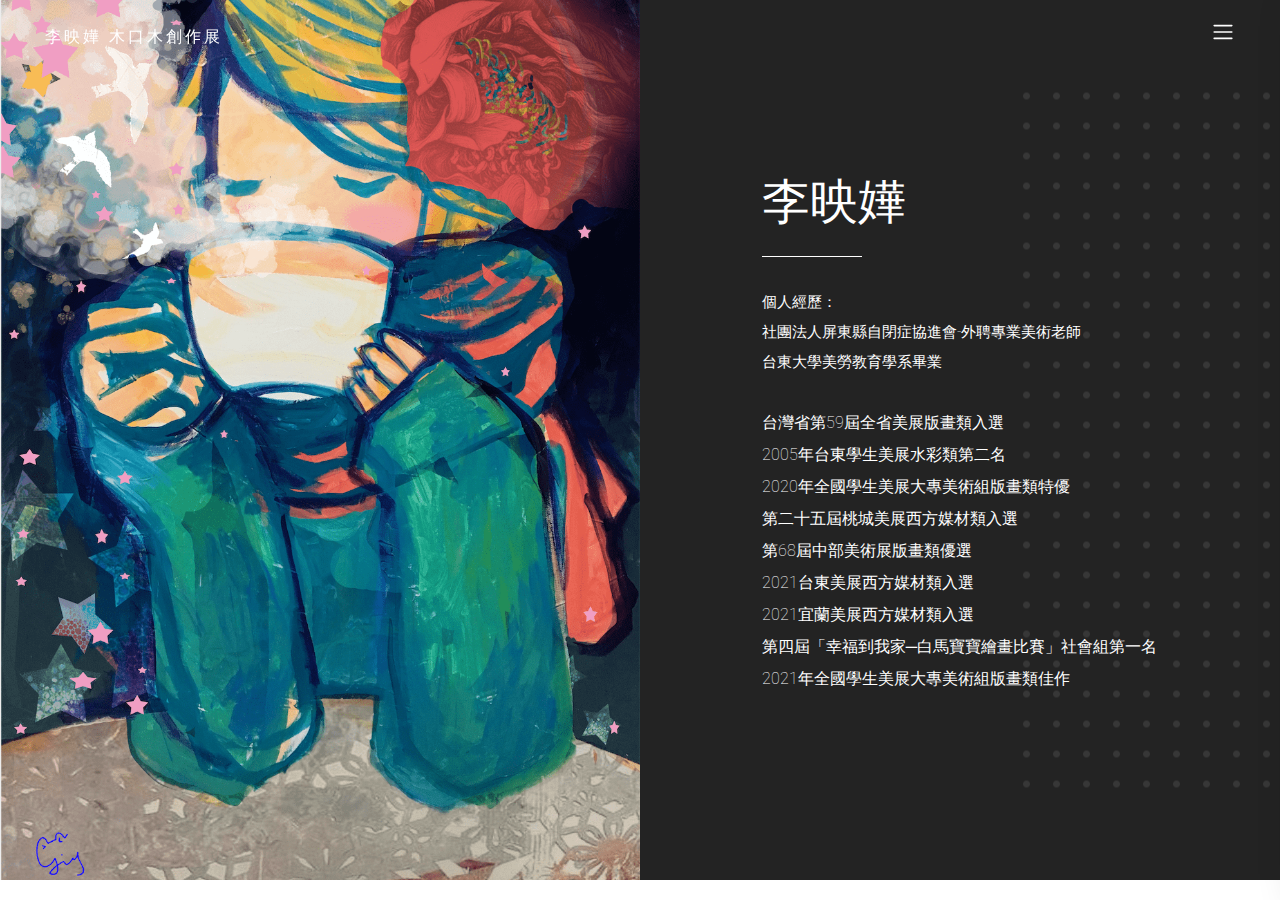
==== commit c0e46764: "修改02" ====
--- a/about-me.html
+++ b/about-me.html
@@ -160,10 +160,13 @@
                 <br />台東大學美勞教育學系畢業
               </p>
               <div class="about-text">
-                台灣省第59屆全省美展版畫類入選 2005年台東學生美展水彩類第二名<br />
+                台灣省第59屆全省美展版畫類入選 <br />
+                2005年台東學生美展水彩類第二名<br />
                 2020年全國學生美展大專美術組版畫類特優<br />
-                第二十五屆桃城美展西方媒材類入選 第68屆中部美術展版畫類優選<br />
-                2021台東美展西方媒材類入選 2021宜蘭美展西方媒材類入選<br />
+                第二十五屆桃城美展西方媒材類入選<br />
+                第68屆中部美術展版畫類優選<br />
+                2021台東美展西方媒材類入選<br />
+                2021宜蘭美展西方媒材類入選<br />
                 第四屆「幸福到我家─白馬寶寶繪畫比賽」社會組第一名<br />
                 2021年全國學生美展大專美術組版畫類佳作<br />
               </div>
--- a/scss/style.css
+++ b/scss/style.css
@@ -307,7 +307,7 @@
 }
 
 #scrollUp:hover {
-  background-color: #192a56;
+  background-color: #b69460;
 }
 
 @media only screen and (min-width: 768px) and (max-width: 991px) {
@@ -553,11 +553,7 @@
 .grids div {
   width: 1px;
   height: 100%;
-  background-color: #e0e3e4;
-}
-
-.grids div:nth-child(5) {
-  background-color: #bababa;
+  background-color: #f5e7d1;
 }
 
 .grids div:first-child, .grids div:last-child {
@@ -714,6 +710,10 @@
   padding: 12px 15px;
 }
 
+.mainMenu .nav-link:hover {
+  color: #c6ac83;
+}
+
 @media only screen and (max-width: 767px) {
   .mainMenu .nav-link {
     font-size: 14px;
@@ -738,7 +738,7 @@
 
 .mainMenu .nav-link:hover::after, .mainMenu .nav-link:focus::after {
   width: 70px;
-  background-color: white;
+  background-color: #f5e7d1;
 }
 
 @media only screen and (min-width: 992px) and (max-width: 1199px) {
@@ -2103,10 +2103,6 @@
 }
 
 /* The end */
-.hero-area {
-  height: 100vh;
-}
-
 @media screen and (max-width: 768px) {
   .hero-area {
     height: auto;
@@ -2127,7 +2123,7 @@
 }
 
 .logo-area a {
-  font-size: 25px !important;
+  font-size: 16px !important;
   font-weight: 500 !important;
   letter-spacing: 3px;
 }
@@ -2147,4 +2143,21 @@
 .hero-area .hero-thumbnail.aboutUs.about-before::before {
   display: none;
 }
+
+.gallery-content h4 {
+  font-weight: 400;
+}
+
+.gallery-content h4 + p {
+  font-weight: 400;
+}
+
+.win-color {
+  color: #936329;
+  font-weight: 400;
+}
+
+.text-md.color-b {
+  color: #c6ac83 !important;
+}
 /*# sourceMappingURL=style.css.map */